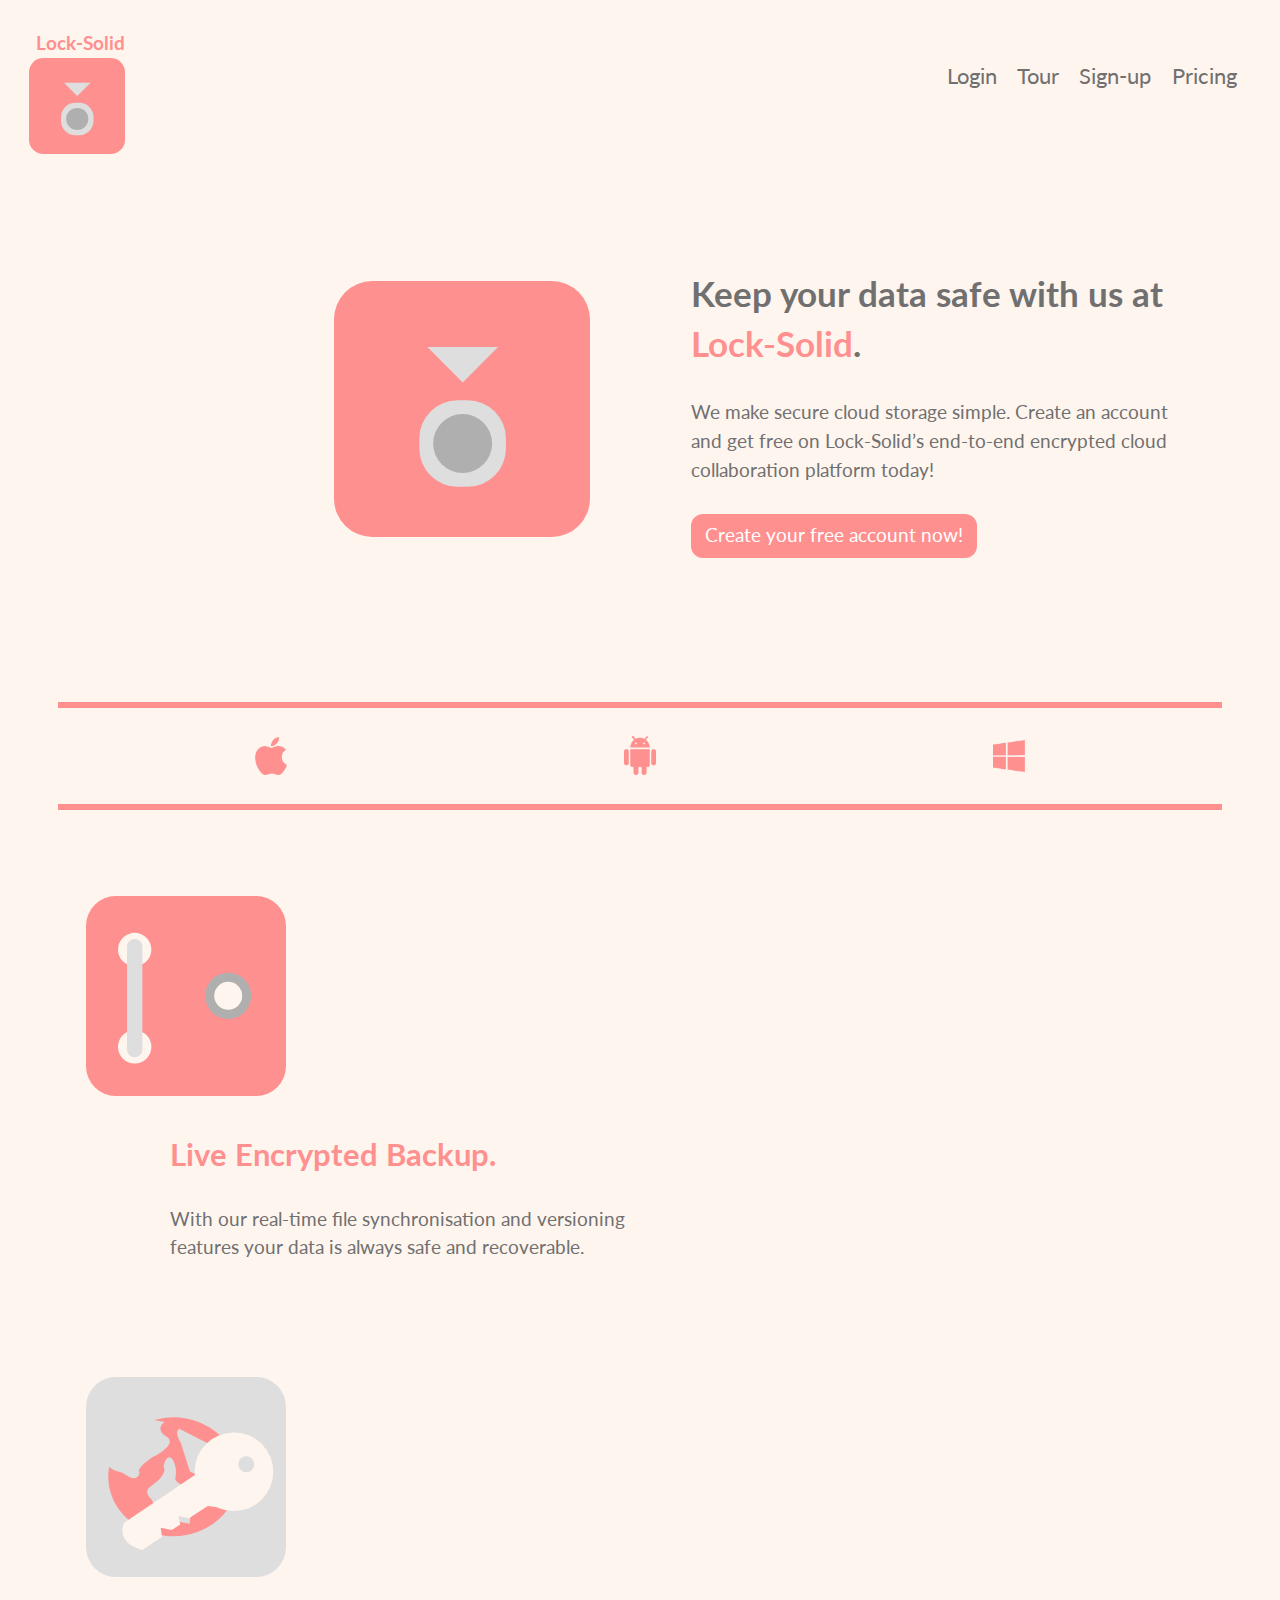
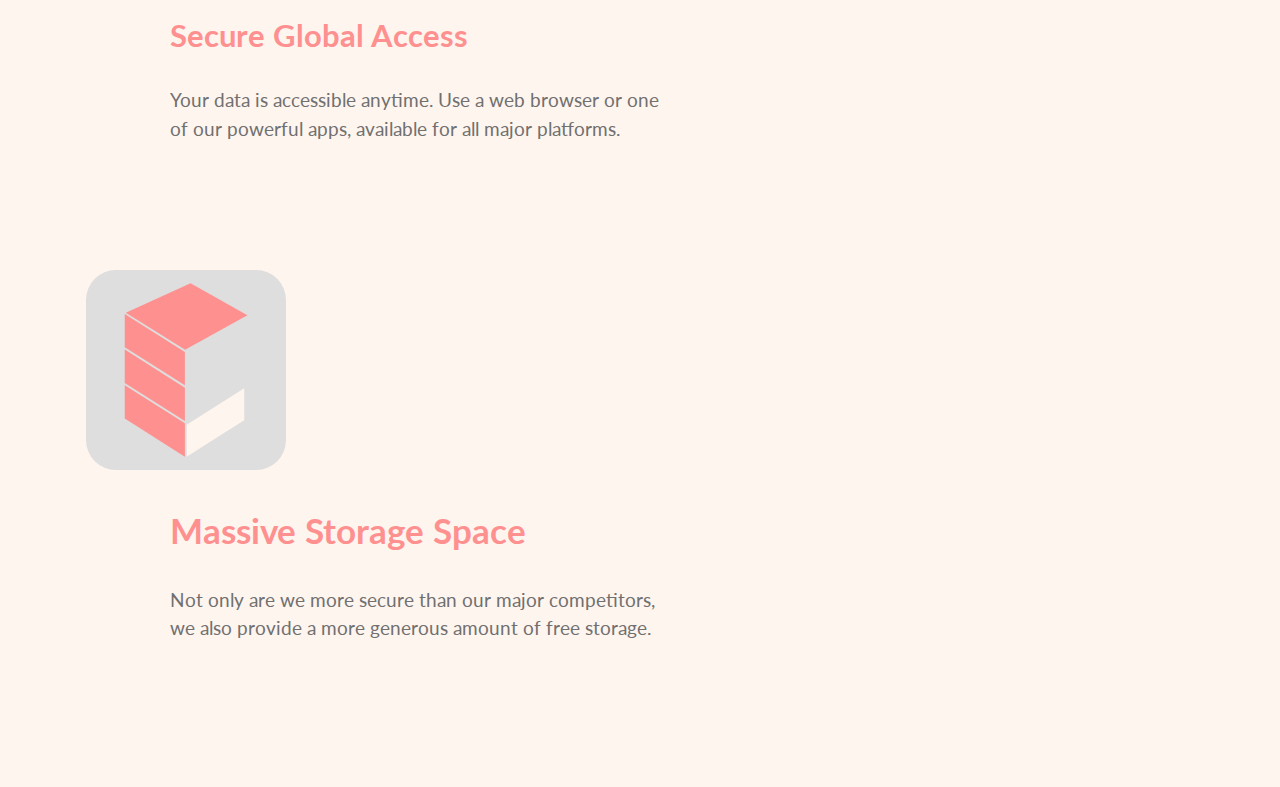
==== index.html @ 7046ac6d "Add logos and more html pages" ====
<!DOCTYPE html>
<html lang="en-ca">
  <head>
    <meta charset="utf-8">
    <link href="css/grid.css" rel="stylesheet">
    <link href="css/modules.css" rel="stylesheet">
    <link href="css/type.css" rel="stylesheet">
    <link href="css/main.css" rel="stylesheet">
    <meta name="viewport" content="width=device-width,initial-scale=1">
    <title>Lock Solid Homepage</title>
    <link href="https://fonts.googleapis.com/css?family=Lato" rel="stylesheet">
  </head>
  <header class="masthead island push-2">
    <div class="grid grid-middle">
      <div class="unit s-1-3">
        <span class="brand-name gutter-1-4 bold">Lock-Solid</span>
        <img class="header-logo unit-content-center" src="images/lock-solid-logo.svg" alt="">
      </div>
      <nav class="nav unit s-2-3">
        <ul class="list-group-inline mega">
          <li class="list-group-item push-r-1-2">
            <a class="nav-link" href="login">Login</a>
          </li>
          <li class="list-group-item push-r-1-2">
            <a class="nav-link" href="tour.html">Tour</a>
          </li>
          <li class="list-group-item push-r-1-2">
            <a class="nav-link" href="sign-up.html">Sign-up</a>
          </li>
          <li class="list-group-item push-r-1-2">
            <a class="nav-link" href="pricing.html">Pricing</a>
          </li>
        </ul>
      </nav>
    </div>
  </header>
  <body>
    <div class="banner grid grid-middle push-2 island">
      <div class="unit unit-offset-m-1-4 banner-logo m-1-4">
        <img class="logo-flex" src="images/lock-solid-logo.svg" alt="">
      </div>
      <div class="unit wrapper banner-copy xs-1 s-1 m-1-2">
        <h1 class="banner-title">Keep your data safe with us
          at <span class="brand-name">Lock-Solid</span>.
        </h1>
        <p class="value_prop">We make secure cloud storage simple. Create an account
          and get  free on Lock-Solid’s end-to-end encrypted
          cloud collaboration platform today!
        </p>
        <a class="btn" href="#">Create your free account now!</a>
      </div>
    </div>

    <main class="island-double">
      <div class="grid grid-middle island compatibility-list push-2">
        <div class="unit unit-content-center compatibility-item xs-1-3">
          <img class="comp-logo" src="images/apple-logo-black.png" alt="apple">
        </div>
        <div class="unit unit-content-center compatibility-item xs-1-3">
          <img class="comp-logo" src="images/android-logo.png" alt="android">
        </div>
        <div class="unit unit-content-center compatibility-item xs-1-3">
          <img class="comp-logo" src="images/windows-logo.png" alt="windows">
        </div>
      </div>

      <div class="feature-card grid grid-middle island">
        <div class="unit unit-offset-m-1-4 feature-logo m-1-2">
          <img class="feature-flex" src="images/feature-1.svg" alt="">
        </div>
        <div class="unit wrapper feature-card island s-2-3">
          <h2 class="feature-title">Live Encrypted Backup.
          </h2>
          <p class="feature-copy">With our real-time file synchronisation and versioning features
your data is always safe and recoverable.</p>
        </div>
      </div>

      <div class="feature-card grid grid-middle island">
        <div class="unit unit-offset-m-1-4 feature-logo m-1-2">
          <img class="feature-flex" src="images/feature-2.svg" alt="">
        </div>
        <div class="unit wrapper feature-card island s-2-3">
          <h2 class="feature-title">Secure Global Access</h2>
          <p class="feature-copy">Your data is accessible anytime. Use a web browser or one of our
powerful apps, available for all major platforms.</p>
        </div>
      </div>

      <div class="feature-card grid grid-middle island">
        <div class="unit unit-offset-m-1-4 feature-logo m-1-2">
          <img class="logo-flex" src="images/feature-3.svg" alt="">
        </div>
        <div class="unit wrapper feature-card island s-2-3">
          <h1 class="feature-title">Massive Storage Space</h1>
          <p class="feature-copy">Not only are we more secure than our major competitors, we also
provide a more generous amount of free storage.</p>
        </div>
      </div>
    </main>
  </body>
  <footer>
    <div class="">

    </div>
</html>
---- css/grid.css ----
/*
  Gridifier || Code released under the UNLICENSE
  https://gridifier.web-dev.tools/#xs,4,0,0,0;s,4,25,0,0;m,4,38,1,1;l,4,60,1,1
*/

.grid {
  margin: 0;
  padding: 0;
  letter-spacing: -.31em;
  text-rendering: optimizeSpeed;
  display: -webkit-flex;
  display: -ms-flexbox;
  display: flex;
  -webkit-flex-flow: row wrap;
  -ms-flex-flow: row wrap;
  flex-flow: row wrap;
}

.grid-bottom {
  -webkit-align-items: flex-end;
  -ms-align-items: flex-end;
  align-items: flex-end;
}

.grid-middle {
  -webkit-align-items: center;
  -ms-align-items: center;
  align-items: center;
}

.grid-stretch {
  -webkit-align-items: stretch;
  -ms-align-items: stretch;
  align-items: stretch;
}

.opera-only :-o-prefocus,
.grid {
  word-spacing: -.43em;
}

.unit {
  letter-spacing: normal;
  text-rendering: auto;
  vertical-align: top;
  word-spacing: normal;
  display: inline-block;
  visibility: visible;
}

.grid-bottom .unit {
  vertical-align: bottom;
}

.grid-middle .unit {
  vertical-align: middle;
}

[class*="unit-push-"],
[class*="unit-pull-"] {
  position: relative;
}

.unit-content-distribute {
  display: -ms-flexbox;
  display: -webkit-flex;
  display: flex;
  -ms-flex-direction: column;
  -webkit-flex-direction: column;
  flex-direction: column;
  -ms-flex-pack: justify;
  -webkit-justify-content: space-between;
  justify-content: space-between;
}

.unit-content-center,
.unit-content-center-vertical {
  display: -webkit-flex;
  display: -ms-flexbox;
  display: flex;
  -webkit-justify-content: center;
  -ms-flex-pack: center;
  justify-content: center;
  -webkit-align-items: center;
  -ms-flex-align: center;
  align-items: center;
  -webkit-align-content: center;
  -ms-flex-line-pack: center;
  align-content: center;
  -webkit-flex-direction: column wrap;
  -ms-flex-direction: column wrap;
  flex-flow: column wrap;
}

.unit-content-center-horizontal {
  display: -webkit-flex;
  display: -ms-flexbox;
  display: flex;
  -webkit-justify-content: center;
  -ms-flex-pack: center;
  justify-content: center;
  -webkit-align-items: center;
  -ms-flex-align: center;
  align-items: center;
  -webkit-align-content: center;
  -ms-flex-line-pack: center;
  align-content: center;
  -webkit-flex-direction: row wrap;
  -ms-flex-direction: row wrap;
  flex-flow: row wrap;
}

.content-fill,
.content-stretch {
  -ms-flex-grow: 2;
  -webkit-flex-grow: 2;
  flex-grow: 2;
  max-width: 100%; /* @bugfix: IE 10, 11 */
}

.content-shrink {
  -ms-align-self: center;
  -webkit-align-self: center;
  align-self: center;
}

.unit-xs-hidden,
.xs-0 {
  display: none;
  visibility: hidden;
}

.unit-xs-centered {
  margin: 0 auto;
}

.unit-xs-1,
.xs-1 {
  display: block;
  visibility: visible;
  width: 100%;
}

.unit-xs-1-2,
.xs-1-2 {
  width: 50%;
}

.unit-xs-1-3,
.xs-1-3 {
  width: 33.3333%;
}

.unit-xs-2-3,
.xs-2-3 {
  width: 66.6667%;
}

.unit-xs-1-4,
.xs-1-4 {
  width: 25%;
}

.unit-xs-3-4,
.xs-3-4 {
  width: 75%;
}

.unit-xs-1-2,
.xs-1-2,
.unit-xs-1-3,
.xs-1-3,
.unit-xs-2-3,
.xs-2-3,
.unit-xs-1-4,
.xs-1-4,
.unit-xs-3-4,
.xs-3-4 {
  display: inline-block;
  visibility: visible;
}

.unit-xs-1-2[class*="-content-"],
.xs-1-2[class*="-content-"],
.unit-xs-1-3[class*="-content-"],
.xs-1-3[class*="-content-"],
.unit-xs-2-3[class*="-content-"],
.xs-2-3[class*="-content-"],
.unit-xs-1-4[class*="-content-"],
.xs-1-4[class*="-content-"],
.unit-xs-3-4[class*="-content-"],
.xs-3-4[class*="-content-"] {
  display: -webkit-flex;
  display: -ms-flexbox;
  display: flex;
}

.unit-xs-content-distribute,
.xs-content-distribute {
  display: -ms-flexbox;
  display: -webkit-flex;
  display: flex;
  -ms-flex-direction: column;
  -webkit-flex-direction: column;
  flex-direction: column;
  -ms-flex-pack: justify;
  -webkit-justify-content: space-between;
  justify-content: space-between;
}

.unit-xs-content-center,
.unit-xs-content-center-vertical {
  display: -webkit-flex;
  display: -ms-flexbox;
  display: flex;
  -webkit-justify-content: center;
  -ms-flex-pack: center;
  justify-content: center;
  -webkit-align-items: center;
  -ms-flex-align: center;
  align-items: center;
  -webkit-align-content: center;
  -ms-flex-line-pack: center;
  align-content: center;
  -webkit-flex-direction: column wrap;
  -ms-flex-direction: column wrap;
  flex-flow: column wrap;
}

.unit-xs-content-center-horizontal {
  display: -webkit-flex;
  display: -ms-flexbox;
  display: flex;
  -webkit-justify-content: center;
  -ms-flex-pack: center;
  justify-content: center;
  -webkit-align-items: center;
  -ms-flex-align: center;
  align-items: center;
  -webkit-align-content: center;
  -ms-flex-line-pack: center;
  align-content: center;
  -webkit-flex-direction: row wrap;
  -ms-flex-direction: row wrap;
  flex-flow: row wrap;
}

.xs-content-fill,
.xs-content-stretch {
  -ms-flex-grow: 2;
  -webkit-flex-grow: 2;
  flex-grow: 2;
  max-width: 100%; /* @bugfix: IE 10, 11 */
}

.xs-content-shrink {
  -ms-align-self: center;
  -webkit-align-self: center;
  align-self: center;
}

@media only screen and (min-width: 25em) {

  .unit-s-hidden,
  .s-0 {
    display: none;
    visibility: hidden;
  }

  .unit-s-centered {
    margin: 0 auto;
  }

  .unit-s-1,
  .s-1 {
    display: block;
    visibility: visible;
    width: 100%;
  }

  .unit-s-1-2,
  .s-1-2 {
    width: 50%;
  }

  .unit-s-1-3,
  .s-1-3 {
    width: 33.3333%;
  }

  .unit-s-2-3,
  .s-2-3 {
    width: 66.6667%;
  }

  .unit-s-1-4,
  .s-1-4 {
    width: 25%;
  }

  .unit-s-3-4,
  .s-3-4 {
    width: 75%;
  }

  .unit-s-1-2,
  .s-1-2,
  .unit-s-1-3,
  .s-1-3,
  .unit-s-2-3,
  .s-2-3,
  .unit-s-1-4,
  .s-1-4,
  .unit-s-3-4,
  .s-3-4 {
    display: inline-block;
    visibility: visible;
  }

  .unit-s-1-2[class*="-content-"],
  .s-1-2[class*="-content-"],
  .unit-s-1-3[class*="-content-"],
  .s-1-3[class*="-content-"],
  .unit-s-2-3[class*="-content-"],
  .s-2-3[class*="-content-"],
  .unit-s-1-4[class*="-content-"],
  .s-1-4[class*="-content-"],
  .unit-s-3-4[class*="-content-"],
  .s-3-4[class*="-content-"] {
    display: -webkit-flex;
    display: -ms-flexbox;
    display: flex;
  }

  .unit-s-content-distribute,
  .s-content-distribute {
    display: -ms-flexbox;
    display: -webkit-flex;
    display: flex;
    -ms-flex-direction: column;
    -webkit-flex-direction: column;
    flex-direction: column;
    -ms-flex-pack: justify;
    -webkit-justify-content: space-between;
    justify-content: space-between;
  }

  .unit-s-content-center,
  .unit-s-content-center-vertical {
    display: -webkit-flex;
    display: -ms-flexbox;
    display: flex;
    -webkit-justify-content: center;
    -ms-flex-pack: center;
    justify-content: center;
    -webkit-align-items: center;
    -ms-flex-align: center;
    align-items: center;
    -webkit-align-content: center;
    -ms-flex-line-pack: center;
    align-content: center;
    -webkit-flex-direction: column wrap;
    -ms-flex-direction: column wrap;
    flex-flow: column wrap;
  }

  .unit-s-content-center-horizontal {
    display: -webkit-flex;
    display: -ms-flexbox;
    display: flex;
    -webkit-justify-content: center;
    -ms-flex-pack: center;
    justify-content: center;
    -webkit-align-items: center;
    -ms-flex-align: center;
    align-items: center;
    -webkit-align-content: center;
    -ms-flex-line-pack: center;
    align-content: center;
    -webkit-flex-direction: row wrap;
    -ms-flex-direction: row wrap;
    flex-flow: row wrap;
  }

  .s-content-fill,
  .s-content-stretch {
    -ms-flex-grow: 2;
    -webkit-flex-grow: 2;
    flex-grow: 2;
    max-width: 100%; /* @bugfix: IE 10, 11 */
  }

  .s-content-shrink {
    -ms-align-self: center;
    -webkit-align-self: center;
    align-self: center;
  }

}

@media only screen and (min-width: 38em) {

  .unit-m-hidden,
  .m-0 {
    display: none;
    visibility: hidden;
  }

  .unit-m-centered {
    margin: 0 auto;
  }

  .unit-m-1,
  .m-1 {
    display: block;
    visibility: visible;
    width: 100%;
  }

  .unit-offset-m-0 {
    margin-left: 0;
  }

  .unit-push-m-0,
  .unit-pull-m-0 {
    left: 0;
  }

  .unit-m-1-2,
  .m-1-2 {
    width: 50%;
  }

  .unit-offset-m-1-2 {
    margin-left: 50%;
  }

  .unit-push-m-1-2 {
    left: 50%;
  }

  .unit-pull-m-1-2 {
    left: -50%;
  }

  .unit-m-1-3,
  .m-1-3 {
    width: 33.3333%;
  }

  .unit-offset-m-1-3 {
    margin-left: 33.3333%;
  }

  .unit-push-m-1-3 {
    left: 33.3333%;
  }

  .unit-pull-m-1-3 {
    left: -33.3333%;
  }

  .unit-m-2-3,
  .m-2-3 {
    width: 66.6667%;
  }

  .unit-offset-m-2-3 {
    margin-left: 66.6667%;
  }

  .unit-push-m-2-3 {
    left: 66.6667%;
  }

  .unit-pull-m-2-3 {
    left: -66.6667%;
  }

  .unit-m-1-4,
  .m-1-4 {
    width: 25%;
  }

  .unit-offset-m-1-4 {
    margin-left: 25%;
  }

  .unit-push-m-1-4 {
    left: 25%;
  }

  .unit-pull-m-1-4 {
    left: -25%;
  }

  .unit-m-3-4,
  .m-3-4 {
    width: 75%;
  }

  .unit-offset-m-3-4 {
    margin-left: 75%;
  }

  .unit-push-m-3-4 {
    left: 75%;
  }

  .unit-pull-m-3-4 {
    left: -75%;
  }

  .unit-m-1-2,
  .m-1-2,
  .unit-m-1-3,
  .m-1-3,
  .unit-m-2-3,
  .m-2-3,
  .unit-m-1-4,
  .m-1-4,
  .unit-m-3-4,
  .m-3-4 {
    display: inline-block;
    visibility: visible;
  }

  .unit-m-1-2[class*="-content-"],
  .m-1-2[class*="-content-"],
  .unit-m-1-3[class*="-content-"],
  .m-1-3[class*="-content-"],
  .unit-m-2-3[class*="-content-"],
  .m-2-3[class*="-content-"],
  .unit-m-1-4[class*="-content-"],
  .m-1-4[class*="-content-"],
  .unit-m-3-4[class*="-content-"],
  .m-3-4[class*="-content-"] {
    display: -webkit-flex;
    display: -ms-flexbox;
    display: flex;
  }

  .unit-m-content-distribute,
  .m-content-distribute {
    display: -ms-flexbox;
    display: -webkit-flex;
    display: flex;
    -ms-flex-direction: column;
    -webkit-flex-direction: column;
    flex-direction: column;
    -ms-flex-pack: justify;
    -webkit-justify-content: space-between;
    justify-content: space-between;
  }

  .unit-m-content-center,
  .unit-m-content-center-vertical {
    display: -webkit-flex;
    display: -ms-flexbox;
    display: flex;
    -webkit-justify-content: center;
    -ms-flex-pack: center;
    justify-content: center;
    -webkit-align-items: center;
    -ms-flex-align: center;
    align-items: center;
    -webkit-align-content: center;
    -ms-flex-line-pack: center;
    align-content: center;
    -webkit-flex-direction: column wrap;
    -ms-flex-direction: column wrap;
    flex-flow: column wrap;
  }

  .unit-m-content-center-horizontal {
    display: -webkit-flex;
    display: -ms-flexbox;
    display: flex;
    -webkit-justify-content: center;
    -ms-flex-pack: center;
    justify-content: center;
    -webkit-align-items: center;
    -ms-flex-align: center;
    align-items: center;
    -webkit-align-content: center;
    -ms-flex-line-pack: center;
    align-content: center;
    -webkit-flex-direction: row wrap;
    -ms-flex-direction: row wrap;
    flex-flow: row wrap;
  }

  .m-content-fill,
  .m-content-stretch {
    -ms-flex-grow: 2;
    -webkit-flex-grow: 2;
    flex-grow: 2;
    max-width: 100%; /* @bugfix: IE 10, 11 */
  }

  .m-content-shrink {
    -ms-align-self: center;
    -webkit-align-self: center;
    align-self: center;
  }

}

@media only screen and (min-width: 60em) {

  .unit-l-hidden,
  .l-0 {
    display: none;
    visibility: hidden;
  }

  .unit-l-centered {
    margin: 0 auto;
  }

  .unit-l-1,
  .l-1 {
    display: block;
    visibility: visible;
    width: 100%;
  }

  .unit-offset-l-0 {
    margin-left: 0;
  }

  .unit-push-l-0,
  .unit-pull-l-0 {
    left: 0;
  }

  .unit-l-1-2,
  .l-1-2 {
    width: 50%;
  }

  .unit-offset-l-1-2 {
    margin-left: 50%;
  }

  .unit-push-l-1-2 {
    left: 50%;
  }

  .unit-pull-l-1-2 {
    left: -50%;
  }

  .unit-l-1-3,
  .l-1-3 {
    width: 33.3333%;
  }

  .unit-offset-l-1-3 {
    margin-left: 33.3333%;
  }

  .unit-push-l-1-3 {
    left: 33.3333%;
  }

  .unit-pull-l-1-3 {
    left: -33.3333%;
  }

  .unit-l-2-3,
  .l-2-3 {
    width: 66.6667%;
  }

  .unit-offset-l-2-3 {
    margin-left: 66.6667%;
  }

  .unit-push-l-2-3 {
    left: 66.6667%;
  }

  .unit-pull-l-2-3 {
    left: -66.6667%;
  }

  .unit-l-1-4,
  .l-1-4 {
    width: 25%;
  }

  .unit-offset-l-1-4 {
    margin-left: 25%;
  }

  .unit-push-l-1-4 {
    left: 25%;
  }

  .unit-pull-l-1-4 {
    left: -25%;
  }

  .unit-l-3-4,
  .l-3-4 {
    width: 75%;
  }

  .unit-offset-l-3-4 {
    margin-left: 75%;
  }

  .unit-push-l-3-4 {
    left: 75%;
  }

  .unit-pull-l-3-4 {
    left: -75%;
  }

  .unit-l-1-2,
  .l-1-2,
  .unit-l-1-3,
  .l-1-3,
  .unit-l-2-3,
  .l-2-3,
  .unit-l-1-4,
  .l-1-4,
  .unit-l-3-4,
  .l-3-4 {
    display: inline-block;
    visibility: visible;
  }

  .unit-l-1-2[class*="-content-"],
  .l-1-2[class*="-content-"],
  .unit-l-1-3[class*="-content-"],
  .l-1-3[class*="-content-"],
  .unit-l-2-3[class*="-content-"],
  .l-2-3[class*="-content-"],
  .unit-l-1-4[class*="-content-"],
  .l-1-4[class*="-content-"],
  .unit-l-3-4[class*="-content-"],
  .l-3-4[class*="-content-"] {
    display: -webkit-flex;
    display: -ms-flexbox;
    display: flex;
  }

  .unit-l-content-distribute,
  .l-content-distribute {
    display: -ms-flexbox;
    display: -webkit-flex;
    display: flex;
    -ms-flex-direction: column;
    -webkit-flex-direction: column;
    flex-direction: column;
    -ms-flex-pack: justify;
    -webkit-justify-content: space-between;
    justify-content: space-between;
  }

  .unit-l-content-center,
  .unit-l-content-center-vertical {
    display: -webkit-flex;
    display: -ms-flexbox;
    display: flex;
    -webkit-justify-content: center;
    -ms-flex-pack: center;
    justify-content: center;
    -webkit-align-items: center;
    -ms-flex-align: center;
    align-items: center;
    -webkit-align-content: center;
    -ms-flex-line-pack: center;
    align-content: center;
    -webkit-flex-direction: column wrap;
    -ms-flex-direction: column wrap;
    flex-flow: column wrap;
  }

  .unit-l-content-center-horizontal {
    display: -webkit-flex;
    display: -ms-flexbox;
    display: flex;
    -webkit-justify-content: center;
    -ms-flex-pack: center;
    justify-content: center;
    -webkit-align-items: center;
    -ms-flex-align: center;
    align-items: center;
    -webkit-align-content: center;
    -ms-flex-line-pack: center;
    align-content: center;
    -webkit-flex-direction: row wrap;
    -ms-flex-direction: row wrap;
    flex-flow: row wrap;
  }

  .l-content-fill,
  .l-content-stretch {
    -ms-flex-grow: 2;
    -webkit-flex-grow: 2;
    flex-grow: 2;
    max-width: 100%; /* @bugfix: IE 10, 11 */
  }

  .l-content-shrink {
    -ms-align-self: center;
    -webkit-align-self: center;
    align-self: center;
  }

}
---- css/modules.css ----
/*
 * Modulifier || Code released under the UNLICENSE
 * Code under other copyrights & licenses listed below.
 * https://modulifier.web-dev.tools/#responsive;images;list-group;embed;media-object;icons;hidden;positioning;nice-lists;forms;buttons;accessibility;print
 */

@-moz-viewport { width: device-width; scale: 1; }
@-ms-viewport { width: device-width; scale: 1; }
@-o-viewport { width: device-width; scale: 1; }
@-webkit-viewport { width: device-width; scale: 1; }
@viewport { width: device-width; scale: 1; }

html {
  box-sizing: border-box;
  -moz-text-size-adjust: 100%;
  -ms-text-size-adjust: 100%;
  -webkit-text-size-adjust: 100%;
  text-size-adjust: 100%;
}

*, *::before, *::after {
  box-sizing: inherit;
}

body {
  margin: 0;
}

article,
aside,
details,
figcaption,
figure,
footer,
header,
main,
menu,
nav,
section,
summary {
  display: block;
}

audio,
canvas,
progress,
video {
  display: inline-block;
  vertical-align: baseline;
}

template {
  display: none;
}

details {
  cursor: pointer;
}

audio:not([controls]) {
  display: none;
  height: 0;
}

a,
area,
button,
input,
label,
select,
textarea,
[tabindex] {
  -ms-touch-action: manipulation;
  touch-action: manipulation;
}

img {
  border: 0;
}

.img-flex,
.img-flex img {
  display: block;
  width: 100%;
}

svg {
  fill: currentColor;
}

svg:not(:root) {
  overflow: hidden;
}

svg.img-flex {
  width: 100%;
  height: 100%;
}

.image-replacement, .ir {
  overflow: hidden;
  direction: ltr;
  text-align: left;
  text-indent: 100%;
  white-space: nowrap;
}

.list-group, .list-group-inline, .list-group--inline {
  padding-left: 0;
  list-style-type: none;
}

.list-group > dd {
  margin-left: 0;
}

.list-group-inline::before,
.list-group-inline::after,
.list-group--inline::before,
.list-group--inline::after {
  content: "";
  display: table;
}

.list-group-inline::after,
.list-group--inline::after {
  clear: both;
}

.list-group-inline > li,
.list-group--inline > li {
  display: inline-block;
}

.list-group-inline > dt,
.list-group--inline > dt {
  clear: left;
  float: left;
  width: 11em;
}

.list-group-inline > dd,
.list-group--inline > dd {
  float: left;
  min-width: 12em;
}

.embed {
  margin-left: 0;
  margin-right: 0;
  overflow: hidden;
  position: relative;
  width: 100%;
}

.embed-1by1, .embed--1by1 {
  padding-top: 100%; /* Square */
}

.embed-4by3, .embed--4by3 {
  padding-top: 75%; /* Traditional TV/computer screens */
}

.embed-iso216, .embed--iso216 {
  padding-top: 70.92%; /* A-standard paper sizes */
}

.embed-3by2, .embed--3by2 {
  padding-top: 66.6%; /* Classic 35 mm film & most digital photos, landscape */
}

.embed-2by3, .embed--2by3 {
  padding-top: 150%; /* Classic 35 mm film & most digital photos, portrait */
}

.embed-golden, .embed--golden {
  padding-top: 61.8%; /* The Golden Ratio */
}

.embed-16by9, .embed--16by9 {
  padding-top: 56.25%; /* HD TV */
}

.embed-185by100, .embed--185by100 {
  padding-top: 54.05%; /* Common widescreen cinema */
}

.embed-24by10, .embed--24by10 {
  padding-top: 41.667%; /* Widescreen cinema: 2.4:1 */
}

.embed-3by1, .embed--3by1 {
  padding-top: 33.3333%; /* Panorama photos */
}

.embed-4by1, .embed--4by1 {
  padding-top: 25%; /* Polyvision */
}

.embed-5by1, .embed--5by1 {
  padding-top: 20%; /* Really wide... */
}

.embed-item, .embed__item {
  min-height: 100%;
  left: 0;
  position: absolute;
  top: 0;
  width: 100%;
}

.media {
  overflow: hidden;
}

.media-img, .media__img {
  float: left;
}

.media-img-reversed, .media__img--reversed {
  float: right;
}

.media-img-stacked, .media__img--stacked {
  float: none;
}

.media-body, .media__body {
  overflow: hidden;
  min-width: 12em; /* Slightly less than 200px, responsiveness built in */
}

.icon {
  display: inline-block;
  position: relative;
  background: transparent none no-repeat center center;
  background-size: contain;
  vertical-align: middle;
}

.i-16, .i--16 {
  height: 16px;
  width: 16px;
}

.i-18, .i--18 {
  height: 18px;
  width: 18px;
}

.i-20, .i--20 {
  height: 20px;
  width: 20px;
}

.i-24, .i--24 {
  height: 24px;
  width: 24px;
}

.i-32, .i--32 {
  height: 32px;
  width: 32px;
}

.i-48, .i--48 {
  height: 48px;
  width: 48px;
}

.i-64, .i--64 {
  height: 64px;
  width: 64px;
}

.i-96, .i--96 {
  height: 96px;
  width: 96px;
}

.i-128, .i--128 {
  height: 128px;
  width: 128px;
}

.i-192, .i--192 {
  height: 192px;
  width: 192px;
}

.i-256, .i--256 {
  height: 256px;
  width: 256px;
}

.icon img,
.icon svg {
  left: 0;
  height: 100%;
  position: absolute;
  top: 0;
  width: 100%;
  fill: currentColor;
}

.icon-label {
  vertical-align: middle;
}

.icon-link,
.icon-link:focus,
.icon-link:hover {
  text-decoration: none;
}

[hidden], .hidden {
  /* stylelint-disable declaration-no-important */
  display: none !important;
  visibility: hidden !important;
  /* stylelint-enable */
}

.visually-hidden {
  height: 1px;
  margin: -1px;
  overflow: hidden;
  padding: 0;
  position: absolute;
  width: 1px;
  border: 0;
  clip: rect(0 0 0 0);
  clip-path: inset(50%);
}

.visually-hidden.focusable:active, .visually-hidden.focusable:focus {
  height: auto;
  margin: 0;
  overflow: visible;
  position: static;
  width: auto;
  clip: auto;
  clip-path: none;
}

.invisible {
  visibility: hidden;
}

.chop,
.crop {
  overflow: hidden;
}

.truncate {
  max-width: 100%;
  overflow: hidden;
  width: 100%;
  text-overflow: ellipsis;
  white-space: nowrap;
}

.scrollable {
  max-width: 100%;
  overflow-x: auto;
  overflow-y: hidden;
  -webkit-overflow-scrolling: touch;
}

.clearfix::after {
  content: " ";
  display: block;
  clear: both;
}

.left {
  float: left;
}

.right {
  float: right;
}

.center-text,
.center-flow {
  text-align: center;
}

.center-block {
  margin-left: auto;
  margin-right: auto;
}

.no-auto-margins,
.not-centered {
  /* stylelint-disable declaration-no-important */
  margin-left: 0 !important;
  margin-right: 0 !important;
  /* stylelint-enable */
}

.center-content,
.center-content-vertical,
.center-contents,
.center-contents-vertical {
  display: -webkit-flex;
  display: -ms-flexbox;
  display: flex;
  -webkit-justify-content: center;
  -ms-flex-pack: center;
  justify-content: center;
  -webkit-align-items: center;
  -ms-flex-align: center;
  align-items: center;
  -webkit-align-content: center;
  -ms-flex-line-pack: center;
  align-content: center;
  -webkit-flex-direction: column wrap;
  -ms-flex-direction: column wrap;
  flex-flow: column wrap;
}

.center-content-start,
.center-content-vertical-start,
.center-contents-start,
.center-contents-vertical-start {
  display: -webkit-flex;
  display: -ms-flexbox;
  display: flex;
  -webkit-justify-content: center;
  -ms-flex-pack: center;
  justify-content: center;
  -webkit-flex-direction: column wrap;
  -ms-flex-direction: column wrap;
  flex-flow: column wrap;
}

.center-content-horizontal,
.center-contents-horizontal {
  display: -webkit-flex;
  display: -ms-flexbox;
  display: flex;
  -webkit-justify-content: center;
  -ms-flex-pack: center;
  justify-content: center;
  -webkit-align-items: center;
  -ms-flex-align: center;
  align-items: center;
  -webkit-align-content: center;
  -ms-flex-line-pack: center;
  align-content: center;
  -webkit-flex-direction: row wrap;
  -ms-flex-direction: row wrap;
  flex-flow: row wrap;
}

.inline {
  display: inline;
}

.block {
  display: block;
}

.inline-block, .ib {
  display: inline-block;
}

.valign-top {
  vertical-align: top;
}

.valign-bottom {
  vertical-align: bottom;
}

.valign-middle {
  vertical-align: middle;
}

.fixed {
  position: fixed;
}

.relative {
  position: relative;
}

[class*="pin-"],
.absolute {
  position: absolute;
}

.static {
  position: static;
}

.zindex-1 {
  z-index: 1;
}

.zindex-2 {
  z-index: 2;
}

.zindex-3 {
  z-index: 3;
}

.zindex-1000 {
  z-index: 1000;
}

.pin-top-left,
.pin-left-top,
.pin-tl,
.pin-lt {
  top: 0;
  left: 0;
}

.pin-top-right,
.pin-right-top,
.pin-tr,
.pin-rt {
  top: 0;
  right: 0;
}

.pin-bottom-left,
.pin-left-bottom,
.pin-bl,
.pin-lb {
  bottom: 0;
  left: 0;
}

.pin-bottom-right,
.pin-right-bottom,
.pin-br,
.pin-rb {
  bottom: 0;
  right: 0;
}

.pin-top-center,
.pin-center-top,
.pin-tc,
.pin-ct {
  left: 50%;
  top: 0;
  transform: translateX(-50%);
}

.pin-bottom-center,
.pin-center-bottom,
.pin-bc,
.pin-cb {
  bottom: 0;
  left: 50%;
  transform: translateX(-50%);
}

.pin-center-left,
.pin-left-center,
.pin-cl,
.pin-lc {
  left: 0;
  top: 50%;
  transform: translateY(-50%);
}

.pin-center-right,
.pin-right-center,
.pin-cr,
.pin-rc {
  right: 0;
  top: 50%;
  transform: translateY(-50%);
}

.pin-center, .pin-c {
  left: 50%;
  top: 50%;
  transform: translate(-50%, -50%);
}

.width-quarter, .w-1-4 {
  width: 25%;
}

.width-half, .w-1-2 {
  width: 50%;
}

.width-full, .w-1 {
  width: 100%;
}

.height-quarter, .h-1-4 {
  height: 25%;
}

.height-half, .h-1-2 {
  height: 50%;
}

.height-full, .h-1 {
  height: 100%;
}

.height-win-quarter, .h-w-1-4 {
  height: 25vh;
  max-height: 46em;
}

.height-win-half, .h-w-1-2 {
  height: 50vh;
  max-height: 46em;
}

.height-win-full, .h-w-1 {
  height: 100vh;
  max-height: 46em;
}

ul {
  list-style-type: none;
}

ul > li::before {
  content: "·";
  float: left;
  margin-left: -1.6em;
  width: 1.3em;
  text-align: right;
}

ol {
  counter-reset: ol-simple-numbers;
  list-style-type: none;
}

ol > li::before {
  float: left;
  margin-left: -1.6em;
  width: 1.3em;
  counter-increment: ol-simple-numbers;
  content: counter(ol-simple-numbers);
  text-align: right;
}

.list-group > li::before,
.list-group-inline > li::before,
.list-group--inline > li::before {
  content: none;
}

/* stylelint-disable no-descending-specificity */

/*
 * (c) Nicolas Gallagher and Jonathan Neal of Normalize.css || MIT License
 *     https://necolas.github.io/normalize.css/
 */

button,
input,
optgroup,
select,
textarea {
  color: inherit;
  font: inherit;
  margin: 0;
}

button,
input {
  overflow: visible;
}

button,
select {
  text-transform: none;
}

button,
html [type="button"],
[type="reset"],
[type="submit"] {
  -webkit-appearance: button;
  cursor: pointer;
}

button[disabled],
html input[disabled] {
  cursor: default;
}

button::-moz-focus-inner,
input::-moz-focus-inner {
  border: 0;
  padding: 0;
}

[type="checkbox"],
[type="radio"] {
  opacity: 0;
  position: absolute;
  height: 1px;
  width: 1px;
}

[type="number"]::-webkit-inner-spin-button,
[type="number"]::-webkit-outer-spin-button {
  height: auto;
}

[type="search"]::-webkit-search-cancel-button,
[type="search"]::-webkit-search-decoration {
  -webkit-appearance: none;
}

fieldset {
  padding-left: 0;
  padding-right: 0;

  border: 0;
  border-top: 2px solid #666;
}

legend {
  color: inherit;
  display: table;
  max-width: 100%;
  padding: 0 .3em 0 0;
  white-space: normal;

  border: 0;

  font-weight: bold;
}

optgroup {
  font-weight: bold;
}

::-webkit-input-placeholder {
  color: inherit;
  opacity: .54;
}

::-webkit-file-upload-button {
  -webkit-appearance: button;
  font: inherit;
}

/* End Normalize.css code */

label,
.label-block {
  display: block;
  cursor: pointer;
}

[type="checkbox"] + label,
[type="radio"] + label,
.label-inline {
  display: inline-block;
}

input:not([type]),
[type="text"],
[type="number"],
[type="search"],
[type="url"],
[type="email"],
[type="password"],
[type="tel"],
[type="datetime-local"],
[type="month"],
[type="week"],
[type="date"],
[type="time"],
[type="range"],
select,
textarea {
  -moz-appearance: none;
  -webkit-appearance: none;
  appearance: none;
}

input,
textarea {
  display: block;
  width: 100%;

  background-color: #fff;
  border: 2px solid #666;
  border-radius: 0;
}

label {
  vertical-align: middle;
}

textarea {
  max-width: 100%;
  min-height: 4em;
  overflow: auto;
}

[type="color"] {
  display: inline-block;
  width: 2em;
}

select {
  display: block;
  width: 100%;

  background-image: url("data:image/svg+xml,%3Csvg xmlns='http://www.w3.org/2000/svg' width='256' height='256' viewBox='0 0 256 256'%3E%3Cpath fill='none' stroke='%23000' stroke-miterlimit='10' stroke-width='70' d='M36.3 82.1l91.9 91.8 91.5-91.8'/%3E%3C/svg%3E");
  background-repeat: no-repeat;
  background-position: calc(100% - .4em) center;
  background-size: 18px auto;
  background-color: #fff;
  border: 2px solid #666;
  border-radius: 0;
}

[type="checkbox"] + label::before {
  content: " ";
  display: inline-block;
  height: 1.8em;
  margin-right: .3em;
  position: relative;
  vertical-align: middle;
  top: -.1em;
  width: 1.8em;

  background-color: #fff;
  background-size: cover;
  border: 2px solid #666;

  line-height: inherit;
}

[type="checkbox"]:checked + label::before {
  background-image: url("data:image/svg+xml,%3Csvg xmlns='http://www.w3.org/2000/svg' width='256' height='256' viewBox='0 0 256 256'%3E%3Cpath fill='none' stroke='%23000' stroke-miterlimit='10' stroke-width='50' d='M49.9 130.1l50.8 50.7L206.1 75.2'/%3E%3C/svg%3E");
}

[type="checkbox"]:focus + label::before {
  outline: 3px solid #000;
  z-index: 1000;
}

[type="radio"] + label::before {
  content: " ";
  display: inline-block;
  height: 1.8em;
  margin-right: .3em;
  position: relative;
  vertical-align: middle;
  top: -.1em;
  width: 1.8em;

  background-color: #fff;
  background-size: cover;
  border: 2px solid #666;
  border-radius: 50%;

  line-height: inherit;
}

[type="radio"]:checked + label::before {
  background-image: url("data:image/svg+xml,%3Csvg xmlns='http://www.w3.org/2000/svg' width='256' height='256' viewBox='0 0 256 256'%3E%3Ccircle cx='128' cy='128' r='70.4'/%3E%3C/svg%3E");
}

[type="radio"]:focus + label::before,
[type="radio"] + label:focus::before {
  box-shadow: 0 0 0 3px #000;
  z-index: 1000;
}

[type="range"] {
  border: 0;
  background-color: #fff;
}

[type="range"]::-webkit-slider-runnable-track {
  height: 6px;

  -webkit-appearance: none;
  appearance: none;
  background-color: #ccc;
  border: 0;
  border-radius: 3px;
}

[type="range"]:active::-webkit-slider-runnable-track {
  background-color: #ccc;
}

[type="range"]::-moz-range-track {
  height: 6px;

  -moz-appearance: none;
  appearance: none;
  background-color: #ccc;
  border: 0;
  border-radius: 3px;
}

[type="range"]:active::-moz-range-track {
  background-color: #ccc;
}

[type="range"]::-ms-track {
  height: 6px;

  -ms-appearance: none;
  appearance: none;
  background-color: #ccc;
  border: 0;
  border-radius: 3px;
}

[type="range"]:active::-ms-track {
  background-color: #ccc;
}

[type="range"]::-webkit-slider-thumb {
  margin-top: -4px;
  height: 16px;
  width: 16px;

  -webkit-appearance: none;
  appearance: none;
  background-color: #000;
  border: none;
  border-radius: 50%;
}

[type="range"]:hover::-webkit-slider-thumb {
  background-color: #000;
}

[type="range"]:active::-webkit-slider-thumb {
  background-color: #000;
}

[type="range"]::-moz-range-thumb {
  margin-top: -4px;
  height: 16px;
  width: 16px;

  -webkit-appearance: none;
  appearance: none;
  background-color: #000;
  border: none;
  border-radius: 50%;
}

[type="range"]:hover::-moz-range-thumb {
  background-color: #000;
}

[type="range"]:active::-moz-range-thumb {
  background-color: #000;
}

[type="range"]::-ms-thumb {
  margin-top: -4px;
  height: 16px;
  width: 16px;

  -webkit-appearance: none;
  appearance: none;
  background-color: #000;
  border: none;
  border-radius: 50%;
}

[type="range"]:hover::-ms-thumb {
  background-color: #000;
}

[type="range"]:active::-ms-thumb {
  background-color: #000;
}

[type="checkbox"].hide-custom-input + label::before,
[type="checkbox"] + .hide-custom-input::before,
[type="radio"].hide-custom-input + label::before,
[type="radio"] + .hide-custom-input::before {
  content: none;
  display: none;
}

/* stylelint-enable */

.link-box {
  display: block;
  text-decoration: none;
}

/* stylelint-disable no-descending-specificity */

button,
.btn {
  cursor: pointer;
  display: inline-block;
  margin: 0;
  overflow: visible;
  padding: .375em .75em .42em;
  -webkit-appearance: none;
  -moz-appearance: none;
  appearance: none;
  background-color: #333;
  border-radius: 4px;
  border: 3px solid #333;
  color: #fff;
  font: inherit;
  text-decoration: none;
  text-transform: none;
}

button::-moz-focus-inner {
  border: 0;
  padding: 0;
}

/* stylelint-enable */

button:focus,
button:hover,
.btn:focus,
.btn:hover {
  background-color: #000;
  border-color: #000;
  color: #fff;
}

button[disabled] {
  cursor: default;
}

.btn-light, .btn--light {
  background-color: #e2e2e2;
  border-color: #e2e2e2;
  color: #000;
}

.btn-light:focus,
.btn-light:hover,
.btn--light:focus,
.btn--light:hover {
  background-color: #666;
  border-color: #666;
  color: #fff;
}

.btn-ghost,
.btn--ghost {
  background-color: transparent;
  border-color: #333;
  color: #000;
}

.btn-ghost:focus,
.btn-ghost:hover,
.btn--ghost:focus,
.btn--ghost:hover {
  background-color: #e2e2e2;
  border-color: #000;
  color: #000;
}

.btn-link {
  display: inline;
  padding: 0;
  background-color: transparent;
  border-radius: 0;
  border: 0;
  color: inherit;
}

.btn-link:focus,
.btn-link:hover {
  background-color: transparent;
  color: inherit;
}

a:hover, a:active {
  outline: none;
}

a:focus,
[tabindex="0"]:focus,
details:focus,
summary:focus,
input:focus,
textarea:focus,
button:focus,
select:focus {
  outline: 3px solid #000;
  outline-offset: 0;
}

a:focus, [tabindex="0"]:focus {
  outline-offset: 3px;
}

.skip-links {
  margin: 0;
  padding: 0;
  list-style-type: none;
}

.skip-links > li::before {
  content: none; /* Remove the bullets if nice lists is selected */
}

.skip-links a,
.skip-links button {
  padding: .5em .75em;
  position: absolute;
  top: -10em;
  z-index: 10000; /* To make sure they're always on top */
  background-color: #000;
  border: 0;
  color: #fff;
  font-size: 1.125rem;
  font-weight: bold;
  text-decoration: none;
}

.skip-links a:focus,
.skip-links button:focus {
  outline-offset: 3px;
  top: 0;
}

[aria-busy="true"] {
  cursor: progress;
}

[aria-controls] {
  cursor: pointer;
}

[aria-disabled] {
  cursor: default;
}

.print-only {
  display: none;
  visibility: hidden;
}

.page-break-before {
  page-break-before: always;
}

.page-break-after {
  page-break-after: always;
}

.no-page-break-inside {
  page-break-inside: avoid;
}

@media print {

  /* stylelint-disable declaration-no-important */

  .no-print {
    display: none !important;
    visibility: hidden !important;
  }

  .print-only,
  .force-print {
    display: block !important;
    visibility: visible !important;
  }

  /* stylelint-enable */

  .visually-hidden.force-print {
    height: auto;
    margin: 0;
    overflow: visible;
    padding: 0;
    position: static;
    width: auto;
    border: 0;
    clip: initial;
    clip-path: none;
  }

  /*
   * (c) Fabien Sa || MIT License
   *     http://bafs.github.io/Gutenberg/
   */

  table,
  blockquote,
  pre,
  code,
  figure,
  li,
  hr,
  ul,
  ol,
  a,
  tr {
    page-break-inside: avoid;
  }

  h1, h2, h3, h4, h5, h6, p, a {
    orphans: 3;
    widows: 3;
  }

  h1,
  h2,
  h3,
  h4,
  h5,
  h6 {
    page-break-after: avoid;
    page-break-inside: avoid;
  }

  h1 + p,
  h2 + p,
  h3 + p,
  h4 + p,
  h5 + p,
  h6 + p {
    page-break-before: avoid;
  }

  img {
    page-break-after: auto;
    page-break-before: auto;
    page-break-inside: avoid;
  }

  /* stylelint-disable declaration-no-important */

  pre {
    white-space: pre-wrap !important;
    word-wrap: break-word;
  }

  /* stylelint-enable */

  /* End Gutenberg code */

  /*
   * (c) HTML5 Boilerplate || MIT License
   *     https://html5boilerplate.com/
   */

  /* stylelint-disable declaration-no-important */

  *, *::before, *::after, *::first-letter, *::first-line {
    background: none transparent !important;
    color: #000 !important;
    box-shadow: none !important;
    text-shadow: none !important;
  }

  /* stylelint-enable */

  a, a:visited {
    text-decoration: underline;
  }

  a[href]::after {
    content: " (" attr(href) ")";
  }

  abbr[title]::after {
    content: " (" attr(title) ")";
  }

  a[href^="#"]::after,
  a[href^="javascript:"]::after,
  a.no-print-href::after,
  a.href-no-print::after {
    content: "";
  }

  thead {
    display: table-header-group;
  }

  /* End HTML5 Boilerplate code */

}
---- css/type.css ----
/*
  Typografier || Code released under the UNLICENSE
  https://typografier.web-dev.tools/#0,100,1.3,1.067,0;38,110,1.4,1.125,1;60,120,1.5,1.125,1;90,130,1.5,1.125,1
*/

html {
  font-size: 100%;
  line-height: 1.3;
}

a {
  background-color: transparent;
  -webkit-text-decoration-skip: objects;
}

sub,
sup {
  font-size: .75em;
  line-height: 1px;
  position: relative;
  vertical-align: baseline;
}

sup {
  top: -.5em;
}

sub {
  bottom: -.25em;
}

pre,
code,
kbd,
samp {
  font-size: 1em;
}

abbr[title] {
  border-bottom: none;
  text-decoration: underline;
  text-decoration: underline dotted;
}

b,
strong {
  font-weight: bold;
}

dfn,
caption {
  font-style: italic;
}

hr {
  border: 0;
  border-top: 2px solid #000;
  height: 0;
}

table {
  border-collapse: collapse;
  border-spacing: 0;
  width: 100%;
  table-layout: fixed;
}

caption {
  text-align: left;
}

th,
td {
  border-bottom: 1px solid #000;
  text-align: left;
  vertical-align: top;
}

thead th {
  vertical-align: bottom;

  border-bottom-width: 2px;
}

.text-left {
  text-align: left;
}

.text-right {
  text-align: right;
}

.text-center {
  text-align: center;
}

.normal {
  font-weight: normal;
  font-style: normal;
}

.not-bold {
  font-weight: normal;
}

.not-italic {
  font-style: normal;
}

.bold {
  font-weight: bold;
}

.italic {
  font-style: italic;
}

.text-upper {
  text-transform: uppercase;
}

.text-lower {
  text-transform: lowercase;
}

.wrapper {
  margin-left: auto;
  margin-right: auto;
  max-width: 52em;
  width: 100%;
}

.wrapper-no-center {
  max-width: 52em;
  width: 100%;
}

.max-length {
  margin-left: auto;
  margin-right: auto;
  max-width: 36em;
  width: 100%;
}

.max-length-no-center {
  max-width: 36em;
  width: 100%;
}

h1,
h2,
h3,
h4,
h5,
h6,
p,
ul,
ol,
dl,
dd,
figure,
blockquote,
details,
hr,
fieldset,
pre,
table,
caption {
  margin: 0 0 1.3rem;
}

.tenamega {
  font-size: 2.0408rem;
  line-height: 2.925rem;
}

.tenakilo {
  font-size: 1.9127rem;
  line-height: 2.6rem;
}

.tena {
  font-size: 1.7926rem;
  line-height: 2.6rem;
}

.nina {
  font-size: 1.68rem;
  line-height: 2.275rem;
}

.yotta {
  font-size: 1.5745rem;
  line-height: 2.275rem;
}

.zetta {
  font-size: 1.4757rem;
  line-height: 1.95rem;
}

h1,
.exa {
  font-size: 1.383rem;
  line-height: 1.95rem;
}

h2,
.peta {
  font-size: 1.2962rem;
  line-height: 1.95rem;
}

h3,
.tera {
  font-size: 1.2148rem;
  line-height: 1.625rem;
}

h4,
.giga {
  font-size: 1.1385rem;
  line-height: 1.625rem;
}

h5,
.mega {
  font-size: 1.067rem;
  line-height: 1.625rem;
}

h6,
.kilo,
input,
textarea {
  font-size: 1rem;
  line-height: 1.3rem;
}

small,
.milli {
  font-size: .9372rem;
  line-height: 1.3rem;
}

.micro {
  font-size: .8784rem;
  line-height: 1.3rem;
}

ul {
  padding-left: 1em;
}

ol {
  padding-left: 1.6em;
}

input,
option,
select {
  height: calc(1.3rem + .1625rem + .1625rem);
}

[type="color"] {
  width: calc(1.3rem + .1625rem + .1625rem);
}

[type="checkbox"],
[type="radio"] {
  display: inline-block;
  height: auto;
}

.push {
  margin-bottom: 1.3rem;
}

.push-none,
.push-0 {
  margin-bottom: 0;
}

.push-double,
.push-2 {
  margin-bottom: 2.6rem;
}

.push-half,
.push-1-2 {
  margin-bottom: .65rem;
}

.push-quarter,
.push-1-4 {
  margin-bottom: .325rem;
}

.push-eighth,
.push-1-8 {
  margin-bottom: .1625rem;
}

.push-right-eighth,
.push-r-1-8 {
  margin-right: .1625rem;
}

.push-right-quarter,
.push-r-1-4 {
  margin-right: .325rem;
}

.push-right-half,
.push-r-1-2 {
  margin-right: .65rem;
}

.push-right,
.push-r {
  margin-right: 1.3rem;
}

.pad-top,
.pad-t {
  padding-top: 1.3rem;
}

.pad-bottom,
.pad-b {
  padding-bottom: 1.3rem;
}

.pad-top-double,
.pad-t-2 {
  padding-top: 2.6rem;
}

.pad-bottom-double,
.pad-b-2 {
  padding-bottom: 2.6rem;
}

.pad-top-half,
.pad-t-1-2 {
  padding-top: .65rem;
}

.pad-bottom-half,
.pad-b-1-2 {
  padding-bottom: .65rem;
}

.pad-top-quarter,
.pad-t-1-4 {
  padding-top: .325rem;
}

.pad-bottom-quarter,
.pad-b-1-4 {
  padding-bottom: .325rem;
}

.pad-top-eighth,
.pad-t-1-8 {
  padding-top: .1625rem;
}

.pad-bottom-eighth,
.pad-b-1-8 {
  padding-bottom: .1625rem;
}

.island {
  padding: 1.3rem;
}

.island-double,
.island-2 {
  padding: 2.6rem;
}

.island-half,
.island-1-2 {
  padding: .65rem;
}

.island-quarter,
.island-1-4,
td,
table th {
  padding: .325rem;
}

.island-eighth,
.island-1-8,
input:not([type="checkbox"]),
input:not([type="radio"]),
textarea {
  padding: .1625rem;
}

.gutter {
  padding-left: 1.3rem;
  padding-right: 1.3rem;
}

.gutter-double,
.gutter-2 {
  padding-left: 2.6rem;
  padding-right: 2.6rem;
}

.gutter-half,
.gutter-1-2 {
  padding-left: .65rem;
  padding-right: .65rem;
}

.gutter-quarter,
.gutter-1-4,
caption {
  padding-left: .325rem;
  padding-right: .325rem;
}

.gutter-eighth,
.gutter-1-8 {
  padding-left: .1625rem;
  padding-right: .1625rem;
}

select {
  padding: 0 .1625rem;
}

fieldset {
  padding: .325rem 0;

  border: 0;
  border-top: 2px solid #000;
}

legend {
  padding-right: .325rem;
}

@media only screen and (min-width: 38em) {

  html {
    font-size: 110%;
    line-height: 1.4;
  }

  h1,
  h2,
  h3,
  h4,
  h5,
  h6,
  p,
  ul,
  ol,
  dl,
  dd,
  figure,
  blockquote,
  details,
  hr,
  fieldset,
  pre,
  table,
  caption {
    margin: 0 0 1.4rem;
  }

  .tenamega {
    font-size: 3.6532rem;
    line-height: 4.9rem;
  }

  .tenakilo {
    font-size: 3.2473rem;
    line-height: 4.55rem;
  }

  .tena {
    font-size: 2.8865rem;
    line-height: 3.85rem;
  }

  .nina {
    font-size: 2.5658rem;
    line-height: 3.5rem;
  }

  .yotta {
    font-size: 2.2807rem;
    line-height: 3.15rem;
  }

  .zetta {
    font-size: 2.0273rem;
    line-height: 2.8rem;
  }

  h1,
  .exa {
    font-size: 1.802rem;
    line-height: 2.45rem;
  }

  h2,
  .peta {
    font-size: 1.6018rem;
    line-height: 2.1rem;
  }

  h3,
  .tera {
    font-size: 1.4238rem;
    line-height: 2.1rem;
  }

  h4,
  .giga {
    font-size: 1.2656rem;
    line-height: 1.75rem;
  }

  h5,
  .mega {
    font-size: 1.125rem;
    line-height: 1.75rem;
  }

  h6,
  .kilo,
  input,
  textarea {
    font-size: 1rem;
    line-height: 1.4rem;
  }

  small,
  .milli {
    font-size: .8889rem;
    line-height: 1.4rem;
  }

  .micro {
    font-size: .7901rem;
    line-height: 1.4rem;
  }

  ul,
  ol {
    padding-left: 0;
  }

  ul ul,
  ol ul {
    padding-left: 1em;
  }

  ol ol,
  ul ol {
    padding-left: 1.6em;
  }

  .hang-punc {
    float: left;
    margin-left: -1.4em;
    text-align: right;
    width: 1.3em;
  }

  table {
    margin-left: -.35rem;
    margin-right: -.35rem;
    width: calc(100% + .35rem + .35rem);
  }

  input,
  option,
  select {
    height: calc(1.4rem + .175rem + .175rem);
  }

  [type="color"] {
    width: calc(1.4rem + .175rem + .175rem);
  }

  [type="checkbox"],
  [type="radio"] {
    display: inline-block;
    height: auto;
  }

  .push {
    margin-bottom: 1.4rem;
  }

  .push-none,
  .push-0 {
    margin-bottom: 0;
  }

  .push-double,
  .push-2 {
    margin-bottom: 2.8rem;
  }

  .push-half,
  .push-1-2 {
    margin-bottom: .7rem;
  }

  .push-quarter,
  .push-1-4 {
    margin-bottom: .35rem;
  }

  .push-eighth,
  .push-1-8 {
    margin-bottom: .175rem;
  }

  .push-right-eighth,
  .push-r-1-8 {
    margin-right: .175rem;
  }

  .push-right-quarter,
  .push-r-1-4 {
    margin-right: .35rem;
  }

  .push-right-half,
  .push-r-1-2 {
    margin-right: .7rem;
  }

  .push-right,
  .push-r {
    margin-right: 1.4rem;
  }

  .pad-top,
  .pad-t {
    padding-top: 1.4rem;
  }

  .pad-bottom,
  .pad-b {
    padding-bottom: 1.4rem;
  }

  .pad-top-double,
  .pad-t-2 {
    padding-top: 2.8rem;
  }

  .pad-bottom-double,
  .pad-b-2 {
    padding-bottom: 2.8rem;
  }

  .pad-top-half,
  .pad-t-1-2 {
    padding-top: .7rem;
  }

  .pad-bottom-half,
  .pad-b-1-2 {
    padding-bottom: .7rem;
  }

  .pad-top-quarter,
  .pad-t-1-4 {
    padding-top: .35rem;
  }

  .pad-bottom-quarter,
  .pad-b-1-4 {
    padding-bottom: .35rem;
  }

  .pad-top-eighth,
  .pad-t-1-8 {
    padding-top: .175rem;
  }

  .pad-bottom-eighth,
  .pad-b-1-8 {
    padding-bottom: .175rem;
  }

  .island {
    padding: 1.4rem;
  }

  .island-double,
  .island-2 {
    padding: 2.8rem;
  }

  .island-half,
  .island-1-2 {
    padding: .7rem;
  }

  .island-quarter,
  .island-1-4,
  td,
  table th {
    padding: .35rem;
  }

  .island-eighth,
  .island-1-8,
  input:not([type="checkbox"]),
  input:not([type="radio"]),
  textarea {
    padding: .175rem;
  }

  .gutter {
    padding-left: 1.4rem;
    padding-right: 1.4rem;
  }

  .gutter-double,
  .gutter-2 {
    padding-left: 2.8rem;
    padding-right: 2.8rem;
  }

  .gutter-half,
  .gutter-1-2 {
    padding-left: .7rem;
    padding-right: .7rem;
  }

  .gutter-quarter,
  .gutter-1-4,
  caption {
    padding-left: .35rem;
    padding-right: .35rem;
  }

  .gutter-eighth,
  .gutter-1-8 {
    padding-left: .175rem;
    padding-right: .175rem;
  }

  select {
    padding: 0 .175rem;
  }

  fieldset {
    padding: .35rem 0;

    border: 0;
    border-top: 2px solid #000;
  }

  legend {
    padding-right: .35rem;
  }

}

@media only screen and (min-width: 60em) {

  html {
    font-size: 120%;
    line-height: 1.5;
  }

  h1,
  h2,
  h3,
  h4,
  h5,
  h6,
  p,
  ul,
  ol,
  dl,
  dd,
  figure,
  blockquote,
  details,
  hr,
  fieldset,
  pre,
  table,
  caption {
    margin: 0 0 1.5rem;
  }

  .tenamega {
    font-size: 3.6532rem;
    line-height: 4.875rem;
  }

  .tenakilo {
    font-size: 3.2473rem;
    line-height: 4.5rem;
  }

  .tena {
    font-size: 2.8865rem;
    line-height: 4.125rem;
  }

  .nina {
    font-size: 2.5658rem;
    line-height: 3.375rem;
  }

  .yotta {
    font-size: 2.2807rem;
    line-height: 3rem;
  }

  .zetta {
    font-size: 2.0273rem;
    line-height: 3rem;
  }

  h1,
  .exa {
    font-size: 1.802rem;
    line-height: 2.625rem;
  }

  h2,
  .peta {
    font-size: 1.6018rem;
    line-height: 2.25rem;
  }

  h3,
  .tera {
    font-size: 1.4238rem;
    line-height: 1.875rem;
  }

  h4,
  .giga {
    font-size: 1.2656rem;
    line-height: 1.875rem;
  }

  h5,
  .mega {
    font-size: 1.125rem;
    line-height: 1.5rem;
  }

  h6,
  .kilo,
  input,
  textarea {
    font-size: 1rem;
    line-height: 1.5rem;
  }

  small,
  .milli {
    font-size: .8889rem;
    line-height: 1.5rem;
  }

  .micro {
    font-size: .7901rem;
    line-height: 1.5rem;
  }

  ul,
  ol {
    padding-left: 0;
  }

  ul ul,
  ol ul {
    padding-left: 1em;
  }

  ol ol,
  ul ol {
    padding-left: 1.6em;
  }

  .hang-punc {
    float: left;
    margin-left: -1.4em;
    text-align: right;
    width: 1.3em;
  }

  table {
    margin-left: -.375rem;
    margin-right: -.375rem;
    width: calc(100% + .375rem + .375rem);
  }

  input,
  option,
  select {
    height: calc(1.5rem + .1875rem + .1875rem);
  }

  [type="color"] {
    width: calc(1.5rem + .1875rem + .1875rem);
  }

  [type="checkbox"],
  [type="radio"] {
    display: inline-block;
    height: auto;
  }

  .push {
    margin-bottom: 1.5rem;
  }

  .push-none,
  .push-0 {
    margin-bottom: 0;
  }

  .push-double,
  .push-2 {
    margin-bottom: 3rem;
  }

  .push-half,
  .push-1-2 {
    margin-bottom: .75rem;
  }

  .push-quarter,
  .push-1-4 {
    margin-bottom: .375rem;
  }

  .push-eighth,
  .push-1-8 {
    margin-bottom: .1875rem;
  }

  .push-right-eighth,
  .push-r-1-8 {
    margin-right: .1875rem;
  }

  .push-right-quarter,
  .push-r-1-4 {
    margin-right: .375rem;
  }

  .push-right-half,
  .push-r-1-2 {
    margin-right: .75rem;
  }

  .push-right,
  .push-r {
    margin-right: 1.5rem;
  }

  .pad-top,
  .pad-t {
    padding-top: 1.5rem;
  }

  .pad-bottom,
  .pad-b {
    padding-bottom: 1.5rem;
  }

  .pad-top-double,
  .pad-t-2 {
    padding-top: 3rem;
  }

  .pad-bottom-double,
  .pad-b-2 {
    padding-bottom: 3rem;
  }

  .pad-top-half,
  .pad-t-1-2 {
    padding-top: .75rem;
  }

  .pad-bottom-half,
  .pad-b-1-2 {
    padding-bottom: .75rem;
  }

  .pad-top-quarter,
  .pad-t-1-4 {
    padding-top: .375rem;
  }

  .pad-bottom-quarter,
  .pad-b-1-4 {
    padding-bottom: .375rem;
  }

  .pad-top-eighth,
  .pad-t-1-8 {
    padding-top: .1875rem;
  }

  .pad-bottom-eighth,
  .pad-b-1-8 {
    padding-bottom: .1875rem;
  }

  .island {
    padding: 1.5rem;
  }

  .island-double,
  .island-2 {
    padding: 3rem;
  }

  .island-half,
  .island-1-2 {
    padding: .75rem;
  }

  .island-quarter,
  .island-1-4,
  td,
  table th {
    padding: .375rem;
  }

  .island-eighth,
  .island-1-8,
  input:not([type="checkbox"]),
  input:not([type="radio"]),
  textarea {
    padding: .1875rem;
  }

  .gutter {
    padding-left: 1.5rem;
    padding-right: 1.5rem;
  }

  .gutter-double,
  .gutter-2 {
    padding-left: 3rem;
    padding-right: 3rem;
  }

  .gutter-half,
  .gutter-1-2 {
    padding-left: .75rem;
    padding-right: .75rem;
  }

  .gutter-quarter,
  .gutter-1-4,
  caption {
    padding-left: .375rem;
    padding-right: .375rem;
  }

  .gutter-eighth,
  .gutter-1-8 {
    padding-left: .1875rem;
    padding-right: .1875rem;
  }

  select {
    padding: 0 .1875rem;
  }

  fieldset {
    padding: .375rem 0;

    border: 0;
    border-top: 2px solid #000;
  }

  legend {
    padding-right: .375rem;
  }

}

@media only screen and (min-width: 90em) {

  html {
    font-size: 130%;
    line-height: 1.5;
  }

  h1,
  h2,
  h3,
  h4,
  h5,
  h6,
  p,
  ul,
  ol,
  dl,
  dd,
  figure,
  blockquote,
  details,
  hr,
  fieldset,
  pre,
  table,
  caption {
    margin: 0 0 1.5rem;
  }

  .tenamega {
    font-size: 3.6532rem;
    line-height: 4.875rem;
  }

  .tenakilo {
    font-size: 3.2473rem;
    line-height: 4.5rem;
  }

  .tena {
    font-size: 2.8865rem;
    line-height: 4.125rem;
  }

  .nina {
    font-size: 2.5658rem;
    line-height: 3.375rem;
  }

  .yotta {
    font-size: 2.2807rem;
    line-height: 3rem;
  }

  .zetta {
    font-size: 2.0273rem;
    line-height: 3rem;
  }

  h1,
  .exa {
    font-size: 1.802rem;
    line-height: 2.625rem;
  }

  h2,
  .peta {
    font-size: 1.6018rem;
    line-height: 2.25rem;
  }

  h3,
  .tera {
    font-size: 1.4238rem;
    line-height: 1.875rem;
  }

  h4,
  .giga {
    font-size: 1.2656rem;
    line-height: 1.875rem;
  }

  h5,
  .mega {
    font-size: 1.125rem;
    line-height: 1.5rem;
  }

  h6,
  .kilo,
  input,
  textarea {
    font-size: 1rem;
    line-height: 1.5rem;
  }

  small,
  .milli {
    font-size: .8889rem;
    line-height: 1.5rem;
  }

  .micro {
    font-size: .7901rem;
    line-height: 1.5rem;
  }

  ul,
  ol {
    padding-left: 0;
  }

  ul ul,
  ol ul {
    padding-left: 1em;
  }

  ol ol,
  ul ol {
    padding-left: 1.6em;
  }

  .hang-punc {
    float: left;
    margin-left: -1.4em;
    text-align: right;
    width: 1.3em;
  }

  table {
    margin-left: -.375rem;
    margin-right: -.375rem;
    width: calc(100% + .375rem + .375rem);
  }

  input,
  option,
  select {
    height: calc(1.5rem + .1875rem + .1875rem);
  }

  [type="color"] {
    width: calc(1.5rem + .1875rem + .1875rem);
  }

  [type="checkbox"],
  [type="radio"] {
    display: inline-block;
    height: auto;
  }

  .push {
    margin-bottom: 1.5rem;
  }

  .push-none,
  .push-0 {
    margin-bottom: 0;
  }

  .push-double,
  .push-2 {
    margin-bottom: 3rem;
  }

  .push-half,
  .push-1-2 {
    margin-bottom: .75rem;
  }

  .push-quarter,
  .push-1-4 {
    margin-bottom: .375rem;
  }

  .push-eighth,
  .push-1-8 {
    margin-bottom: .1875rem;
  }

  .push-right-eighth,
  .push-r-1-8 {
    margin-right: .1875rem;
  }

  .push-right-quarter,
  .push-r-1-4 {
    margin-right: .375rem;
  }

  .push-right-half,
  .push-r-1-2 {
    margin-right: .75rem;
  }

  .push-right,
  .push-r {
    margin-right: 1.5rem;
  }

  .pad-top,
  .pad-t {
    padding-top: 1.5rem;
  }

  .pad-bottom,
  .pad-b {
    padding-bottom: 1.5rem;
  }

  .pad-top-double,
  .pad-t-2 {
    padding-top: 3rem;
  }

  .pad-bottom-double,
  .pad-b-2 {
    padding-bottom: 3rem;
  }

  .pad-top-half,
  .pad-t-1-2 {
    padding-top: .75rem;
  }

  .pad-bottom-half,
  .pad-b-1-2 {
    padding-bottom: .75rem;
  }

  .pad-top-quarter,
  .pad-t-1-4 {
    padding-top: .375rem;
  }

  .pad-bottom-quarter,
  .pad-b-1-4 {
    padding-bottom: .375rem;
  }

  .pad-top-eighth,
  .pad-t-1-8 {
    padding-top: .1875rem;
  }

  .pad-bottom-eighth,
  .pad-b-1-8 {
    padding-bottom: .1875rem;
  }

  .island {
    padding: 1.5rem;
  }

  .island-double,
  .island-2 {
    padding: 3rem;
  }

  .island-half,
  .island-1-2 {
    padding: .75rem;
  }

  .island-quarter,
  .island-1-4,
  td,
  table th {
    padding: .375rem;
  }

  .island-eighth,
  .island-1-8,
  input:not([type="checkbox"]),
  input:not([type="radio"]),
  textarea {
    padding: .1875rem;
  }

  .gutter {
    padding-left: 1.5rem;
    padding-right: 1.5rem;
  }

  .gutter-double,
  .gutter-2 {
    padding-left: 3rem;
    padding-right: 3rem;
  }

  .gutter-half,
  .gutter-1-2 {
    padding-left: .75rem;
    padding-right: .75rem;
  }

  .gutter-quarter,
  .gutter-1-4,
  caption {
    padding-left: .375rem;
    padding-right: .375rem;
  }

  .gutter-eighth,
  .gutter-1-8 {
    padding-left: .1875rem;
    padding-right: .1875rem;
  }

  select {
    padding: 0 .1875rem;
  }

  fieldset {
    padding: .375rem 0;

    border: 0;
    border-top: 2px solid #000;
  }

  legend {
    padding-right: .375rem;
  }

}
---- css/main.css ----
html {
  background-color: #FFF5EF;
  font-family: "Lato", sans-serif;
  color: #707070;
}
/* body copy tags*/
.banner-copy {
  max-width: 510px;
}

.feature-copy {
  max-width: 500px;
}
/* images and logos tags*/
.header-logo {
  max-width: 96px;
  margin: 0;
}

.comp-logo {
  max-width: 32px;
  margin: 0;
}

.logo-flex {
  max-width: 256px;
  margin: 0;
}

.feature-logo {
  max-width: 200px;
  margin: 0;
}

.feature-title {
    color: #FF9090;
}

.brand-name {
  color: #FF9090;
}
.compatibility-list {
  border-bottom: 6px solid #FF9090;
  border-top: 6px solid #FF9090;
}

.nav {
  text-align: right;
}

.nav-link {
  text-decoration: none;
  color: #707070;
}

.btn {
  background-color: #FF9090;
  color: #00000;
  border-radius: 12px;
  border: 0;
}

.btn:hover {
  background-color: #DEDEDE;
  color: #FF9090;
}

input {
  border-radius: 8px;
}

@media only screen and (min-width: 25em) {

  }
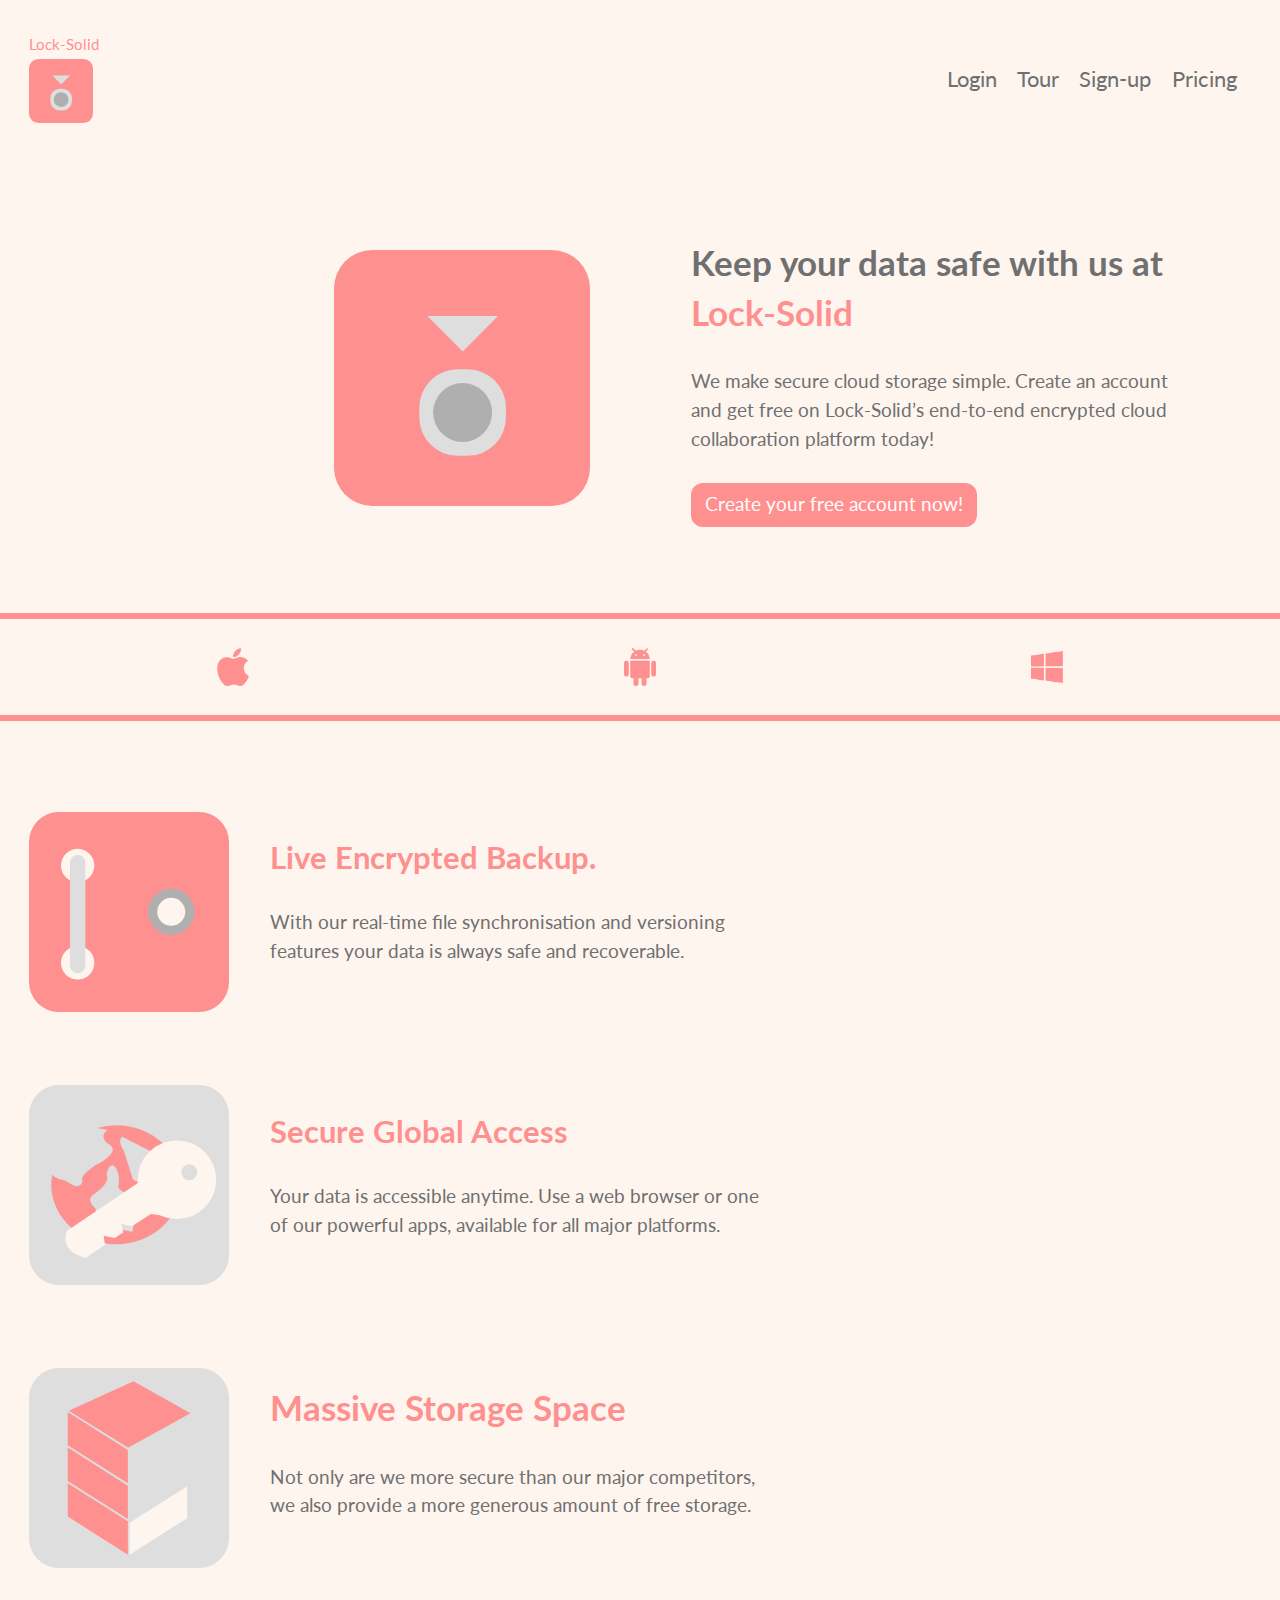
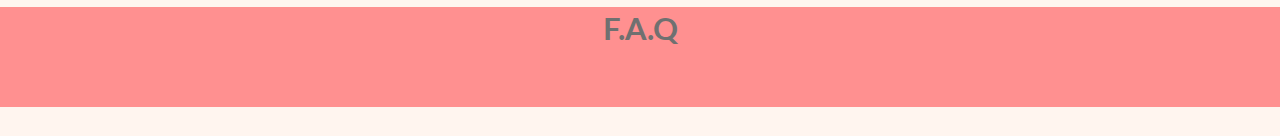
==== commit c668d3c1: "Fix body and main tags" ====
--- a/index.html
+++ b/index.html
@@ -10,48 +10,46 @@
     <title>Lock Solid Homepage</title>
     <link href="https://fonts.googleapis.com/css?family=Lato" rel="stylesheet">
   </head>
-  <header class="masthead island push-2">
-    <div class="grid grid-middle">
-      <div class="unit s-1-3">
-        <span class="brand-name gutter-1-4 bold">Lock-Solid</span>
-        <img class="header-logo unit-content-center" src="images/lock-solid-logo.svg" alt="">
+  <body>
+    <header class="masthead island push-2">
+      <div class="grid grid-bottom">
+        <div class="unit s-1-3">
+          <span class="brand-name micro">Lock-Solid</span>
+          <img class="header-logo unit-content-center" src="images/lock-solid-logo.svg" alt="">
+        </div>
+        <nav class="nav unit s-2-3">
+          <ul class="list-group-inline mega">
+            <li class="list-group-item push-r-1-2">
+              <a class="nav-link" href="login">Login</a>
+            </li>
+            <li class="list-group-item push-r-1-2">
+              <a class="nav-link" href="tour.html">Tour</a>
+            </li>
+            <li class="list-group-item push-r-1-2">
+              <a class="nav-link" href="sign-up.html">Sign-up</a>
+            </li>
+            <li class="list-group-item push-r-1-2">
+              <a class="nav-link" href="pricing.html">Pricing</a>
+            </li>
+          </ul>
+        </nav>
       </div>
-      <nav class="nav unit s-2-3">
-        <ul class="list-group-inline mega">
-          <li class="list-group-item push-r-1-2">
-            <a class="nav-link" href="login">Login</a>
-          </li>
-          <li class="list-group-item push-r-1-2">
-            <a class="nav-link" href="tour.html">Tour</a>
-          </li>
-          <li class="list-group-item push-r-1-2">
-            <a class="nav-link" href="sign-up.html">Sign-up</a>
-          </li>
-          <li class="list-group-item push-r-1-2">
-            <a class="nav-link" href="pricing.html">Pricing</a>
-          </li>
-        </ul>
-      </nav>
-    </div>
-  </header>
-  <body>
-    <div class="banner grid grid-middle push-2 island">
-      <div class="unit unit-offset-m-1-4 banner-logo m-1-4">
-        <img class="logo-flex" src="images/lock-solid-logo.svg" alt="">
+    </header>
+    <main>
+      <div class="banner grid grid-middle push-2 island">
+        <div class="unit unit-offset-m-1-4 banner-logo m-1-4">
+          <img class="logo-flex" src="images/lock-solid-logo.svg" alt="">
+        </div>
+        <div class="unit wrapper banner-copy xs-1 s-1 m-1-2">
+          <h1 class="banner-title">Keep your data safe with us
+            at <span class="brand-name">Lock-Solid</span>
+          </h1>
+          <p class="value_prop">We make secure cloud storage simple. Create an account
+            and get  free on Lock-Solid’s end-to-end encrypted
+            cloud collaboration platform today!</p>
+          <a class="btn" href="#">Create your free account now!</a>
+        </div>
       </div>
-      <div class="unit wrapper banner-copy xs-1 s-1 m-1-2">
-        <h1 class="banner-title">Keep your data safe with us
-          at <span class="brand-name">Lock-Solid</span>.
-        </h1>
-        <p class="value_prop">We make secure cloud storage simple. Create an account
-          and get  free on Lock-Solid’s end-to-end encrypted
-          cloud collaboration platform today!
-        </p>
-        <a class="btn" href="#">Create your free account now!</a>
-      </div>
-    </div>
-
-    <main class="island-double">
       <div class="grid grid-middle island compatibility-list push-2">
         <div class="unit unit-content-center compatibility-item xs-1-3">
           <img class="comp-logo" src="images/apple-logo-black.png" alt="apple">
@@ -96,11 +94,12 @@
           <p class="feature-copy">Not only are we more secure than our major competitors, we also
 provide a more generous amount of free storage.</p>
         </div>
+        </div>
+      </main>
+    <footer>
+      <div class="faq">
+        <h2 class="faq-title text-center pad-b-2">F.A.Q</h2>
       </div>
-    </main>
+    </footer>
   </body>
-  <footer>
-    <div class="">
-
-    </div>
 </html>
--- a/css/main.css
+++ b/css/main.css
@@ -12,9 +12,16 @@
 .feature-copy {
   max-width: 500px;
 }
+
+.statement {
+  max-width: 650px;
+  background-color: #DEDEDE;
+  border-radius: 18px;
+  border-bottom: 6px solid #FF9090;
+}
 /* images and logos tags*/
 .header-logo {
-  max-width: 96px;
+  max-width: 64px;
   margin: 0;
 }
 
@@ -33,6 +40,10 @@
   margin: 0;
 }
 
+.plan-img {
+  max-width: 250px
+}
+/* theme elements*/
 .feature-title {
     color: #FF9090;
 }
@@ -40,6 +51,7 @@
 .brand-name {
   color: #FF9090;
 }
+
 .compatibility-list {
   border-bottom: 6px solid #FF9090;
   border-top: 6px solid #FF9090;
@@ -70,6 +82,14 @@
   border-radius: 8px;
 }
 
+.faq {
+  background-color: #FF9090;
+}
+
+.faq-title {
+  color; #00000;
+}
+
 @media only screen and (min-width: 25em) {
 
   }
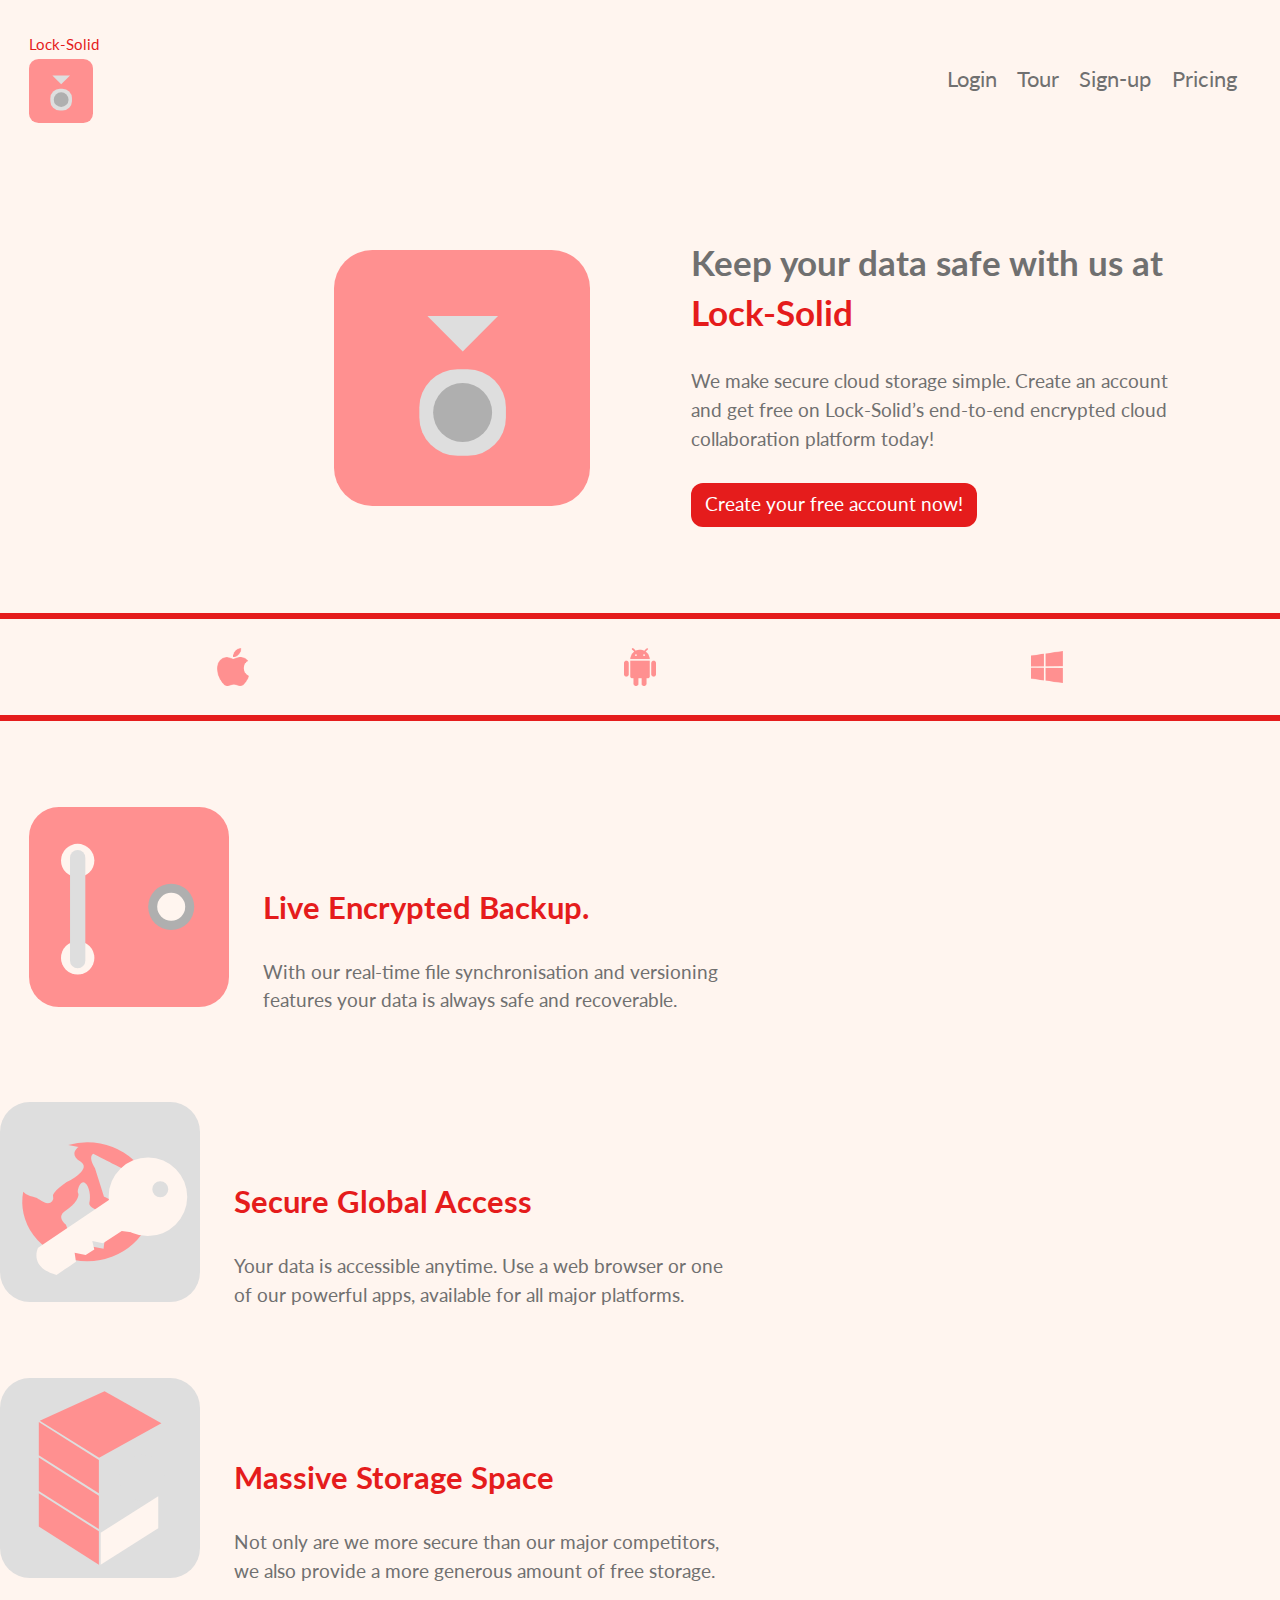
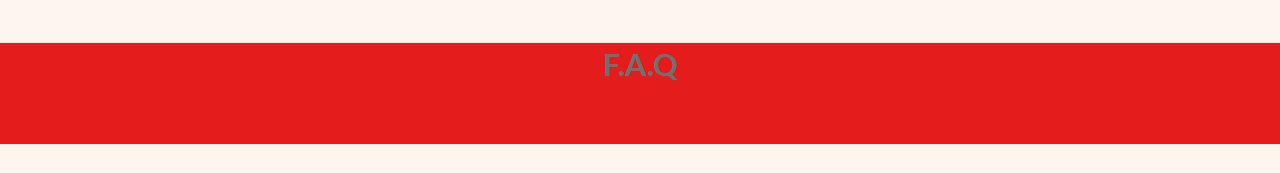
==== commit 604787cf: "Add table to pricing page" ====
--- a/index.html
+++ b/index.html
@@ -1,105 +1,97 @@
 <!DOCTYPE html>
 <html lang="en-ca">
-  <head>
-    <meta charset="utf-8">
-    <link href="css/grid.css" rel="stylesheet">
-    <link href="css/modules.css" rel="stylesheet">
-    <link href="css/type.css" rel="stylesheet">
-    <link href="css/main.css" rel="stylesheet">
-    <meta name="viewport" content="width=device-width,initial-scale=1">
-    <title>Lock Solid Homepage</title>
-    <link href="https://fonts.googleapis.com/css?family=Lato" rel="stylesheet">
-  </head>
-  <body>
-    <header class="masthead island push-2">
-      <div class="grid grid-bottom">
-        <div class="unit s-1-3">
-          <span class="brand-name micro">Lock-Solid</span>
-          <img class="header-logo unit-content-center" src="images/lock-solid-logo.svg" alt="">
-        </div>
-        <nav class="nav unit s-2-3">
-          <ul class="list-group-inline mega">
-            <li class="list-group-item push-r-1-2">
-              <a class="nav-link" href="login">Login</a>
-            </li>
-            <li class="list-group-item push-r-1-2">
-              <a class="nav-link" href="tour.html">Tour</a>
-            </li>
-            <li class="list-group-item push-r-1-2">
-              <a class="nav-link" href="sign-up.html">Sign-up</a>
-            </li>
-            <li class="list-group-item push-r-1-2">
-              <a class="nav-link" href="pricing.html">Pricing</a>
-            </li>
-          </ul>
-        </nav>
+<head>
+  <meta charset="utf-8">
+  <title>Lock Solid Homepage</title>
+  <link href="css/modules.css" rel="stylesheet">
+  <link href="css/grid.css" rel="stylesheet">
+  <link href="css/type.css" rel="stylesheet">
+  <link href="css/main.css" rel="stylesheet">
+  <meta name="viewport" content="width=device-width,initial-scale=1">
+  <link href="https://fonts.googleapis.com/css?family=Lato" rel="stylesheet">
+</head>
+
+<body>
+  <header class="masthead island push-2" role="banner">
+    <div class="grid grid-bottom">
+      <div class="unit xs-1 s-1-3">
+        <span class="brand-name micro">Lock-Solid</span>
+        <img class="header-logo unit-content-center" src="images/lock-solid-logo.svg" alt="">
       </div>
-    </header>
-    <main>
-      <div class="banner grid grid-middle push-2 island">
-        <div class="unit unit-offset-m-1-4 banner-logo m-1-4">
-          <img class="logo-flex" src="images/lock-solid-logo.svg" alt="">
-        </div>
-        <div class="unit wrapper banner-copy xs-1 s-1 m-1-2">
-          <h1 class="banner-title">Keep your data safe with us
-            at <span class="brand-name">Lock-Solid</span>
-          </h1>
-          <p class="value_prop">We make secure cloud storage simple. Create an account
-            and get  free on Lock-Solid’s end-to-end encrypted
-            cloud collaboration platform today!</p>
-          <a class="btn" href="#">Create your free account now!</a>
+      <nav class="nav unit xs-1-2 s-2-3" role="navigation">
+        <ul class="list-group-inline mega">
+          <li class="list-group-item push-r-1-2">
+            <a class="nav-link" href="login">Login</a>
+          </li>
+          <li class="list-group-item push-r-1-2">
+            <a class="nav-link" href="tour.html">Tour</a>
+          </li>
+          <li class="list-group-item push-r-1-2">
+            <a class="nav-link" href="sign-up.html">Sign-up</a>
+          </li>
+          <li class="list-group-item push-r-1-2">
+            <a class="nav-link" href="pricing.html">Pricing</a>
+          </li>
+        </ul>
+      </nav>
+    </div>
+  </header>
+  <main role="main">
+    <div class="banner grid grid-middle push-2 island">
+      <div class="unit unit-offset-m-1-4 banner-logo m-1-4">
+        <img class="logo-flex" src="images/lock-solid-logo.svg" alt="">
+      </div>
+      <div class="unit wrapper banner-copy xs-1 s-1 m-1-2">
+        <h1 class="banner-title">Keep your data safe with us
+          at <span class="brand-name">Lock-Solid</span>
+        </h1>
+        <p class="value-prop">We make secure cloud storage simple. Create an account and get free on Lock-Solid’s end-to-end encrypted cloud collaboration platform today!</p>
+        <a class="btn" href="sign-up.html">Create your free account now!</a>
+      </div>
+    </div>
+
+    <div class="grid grid-middle island compatibility-list push-2">
+      <div class="unit unit-content-center compatibility-item xs-1-3">
+        <img class="comp-logo" src="images/apple-logo-black.png" alt="apple">
+      </div>
+      <div class="unit unit-content-center compatibility-item xs-1-3">
+        <img class="comp-logo" src="images/android-logo.png" alt="android">
+      </div>
+      <div class="unit unit-content-center compatibility-item xs-1-3">
+        <img class="comp-logo" src="images/windows-logo.png" alt="windows">
+      </div>
+    </div>
+
+    <div class="grid island">
+      <div class="unit unit-content-center s-1 feature-card">
+        <img class="feature-logo s-1-2" src="images/feature-1.svg" alt="">
+        <div class="wrapper feature-card island s-1-2">
+          <h2 class="feature-title">Live Encrypted Backup.
+          </h2>
+          <p class="feature-copy">With our real-time file synchronisation and versioning features your data is always safe and recoverable.</p>
         </div>
       </div>
-      <div class="grid grid-middle island compatibility-list push-2">
-        <div class="unit unit-content-center compatibility-item xs-1-3">
-          <img class="comp-logo" src="images/apple-logo-black.png" alt="apple">
-        </div>
-        <div class="unit unit-content-center compatibility-item xs-1-3">
-          <img class="comp-logo" src="images/android-logo.png" alt="android">
-        </div>
-        <div class="unit unit-content-center compatibility-item xs-1-3">
-          <img class="comp-logo" src="images/windows-logo.png" alt="windows">
+    </div>
+      <div class="unit unit-content-center s-1 feature-card">
+        <img class="feature-logo s-1-2" src="images/feature-2.svg" alt="">
+        <div class="wrapper feature-card island s-1-2">
+          <h2 class="feature-title">Secure Global Access</h2>
+          <p class="feature-copy">Your data is accessible anytime. Use a web browser or one of our powerful apps, available for all major platforms.</p>
         </div>
       </div>
 
-      <div class="feature-card grid grid-middle island">
-        <div class="unit unit-offset-m-1-4 feature-logo m-1-2">
-          <img class="feature-flex" src="images/feature-1.svg" alt="">
-        </div>
-        <div class="unit wrapper feature-card island s-2-3">
-          <h2 class="feature-title">Live Encrypted Backup.
-          </h2>
-          <p class="feature-copy">With our real-time file synchronisation and versioning features
-your data is always safe and recoverable.</p>
+      <div class="unit unit-content-center s-1 feature-card">
+        <img class="feature-logo s-1-2" src="images/feature-3.svg" alt="">
+        <div class="wrapper feature-card island s-1-2">
+          <h2 class="feature-title">Massive Storage Space</h2>
+          <p class="feature-copy">Not only are we more secure than our major competitors, we also provide a more generous amount of free storage.</p>
         </div>
       </div>
-
-      <div class="feature-card grid grid-middle island">
-        <div class="unit unit-offset-m-1-4 feature-logo m-1-2">
-          <img class="feature-flex" src="images/feature-2.svg" alt="">
-        </div>
-        <div class="unit wrapper feature-card island s-2-3">
-          <h2 class="feature-title">Secure Global Access</h2>
-          <p class="feature-copy">Your data is accessible anytime. Use a web browser or one of our
-powerful apps, available for all major platforms.</p>
-        </div>
-      </div>
-
-      <div class="feature-card grid grid-middle island">
-        <div class="unit unit-offset-m-1-4 feature-logo m-1-2">
-          <img class="logo-flex" src="images/feature-3.svg" alt="">
-        </div>
-        <div class="unit wrapper feature-card island s-2-3">
-          <h1 class="feature-title">Massive Storage Space</h1>
-          <p class="feature-copy">Not only are we more secure than our major competitors, we also
-provide a more generous amount of free storage.</p>
-        </div>
-        </div>
-      </main>
-    <footer>
-      <div class="faq">
-        <h2 class="faq-title text-center pad-b-2">F.A.Q</h2>
-      </div>
-    </footer>
-  </body>
+    </main>
+  <footer role="contentinfo">
+    <div class="faq">
+      <h2 class="faq-title text-center pad-b-2">F.A.Q</h2>
+    </div>
+  </footer>
+</body>
 </html>
--- a/css/main.css
+++ b/css/main.css
@@ -17,7 +17,7 @@
   max-width: 650px;
   background-color: #DEDEDE;
   border-radius: 18px;
-  border-bottom: 6px solid #FF9090;
+  border-bottom: 6px solid #E51C1C;
 }
 /* images and logos tags*/
 .header-logo {
@@ -41,20 +41,24 @@
 }
 
 .plan-img {
-  max-width: 250px
+  max-width: 200px
+}
+
+.plan-img-plus {
+  max-width: 160px
 }
 /* theme elements*/
 .feature-title {
-    color: #FF9090;
+    color: #E51C1C;
 }
 
 .brand-name {
-  color: #FF9090;
+  color: #E51C1C;
 }
 
 .compatibility-list {
-  border-bottom: 6px solid #FF9090;
-  border-top: 6px solid #FF9090;
+  border-bottom: 6px solid #E51C1C;
+  border-top: 6px solid #E51C1C;
 }
 
 .nav {
@@ -66,8 +70,12 @@
   color: #707070;
 }
 
+.nav-link:hover {
+  color: #E51C1C;
+}
+
 .btn {
-  background-color: #FF9090;
+  background-color: #E51C1C;
   color: #00000;
   border-radius: 12px;
   border: 0;
@@ -75,7 +83,7 @@
 
 .btn:hover {
   background-color: #DEDEDE;
-  color: #FF9090;
+  color: #E51C1C;
 }
 
 input {
@@ -83,13 +91,40 @@
 }
 
 .faq {
-  background-color: #FF9090;
+  background-color: #E51C1C;
 }
 
 .faq-title {
   color; #00000;
 }
 
+.checkmark {
+    display:inline-block;
+    width: 22px;
+    height:22px;
+    -ms-transform: rotate(45deg); /* IE 9 */
+    -webkit-transform: rotate(45deg); /* Chrome, Safari, Opera */
+    transform: rotate(45deg);
+}
+
+.checkmark_stem {
+    position: absolute;
+    width:6px;
+    height:12px;
+    background-color:#E51C1C;
+    left:11px;
+    top:6px;
+}
+
+.checkmark_kick {
+    position: absolute;
+    width:6px;
+    height:6px;
+    background-color:#E51C1C;
+    left:8px;
+    top:12px;
+}
+
 @media only screen and (min-width: 25em) {
 
   }
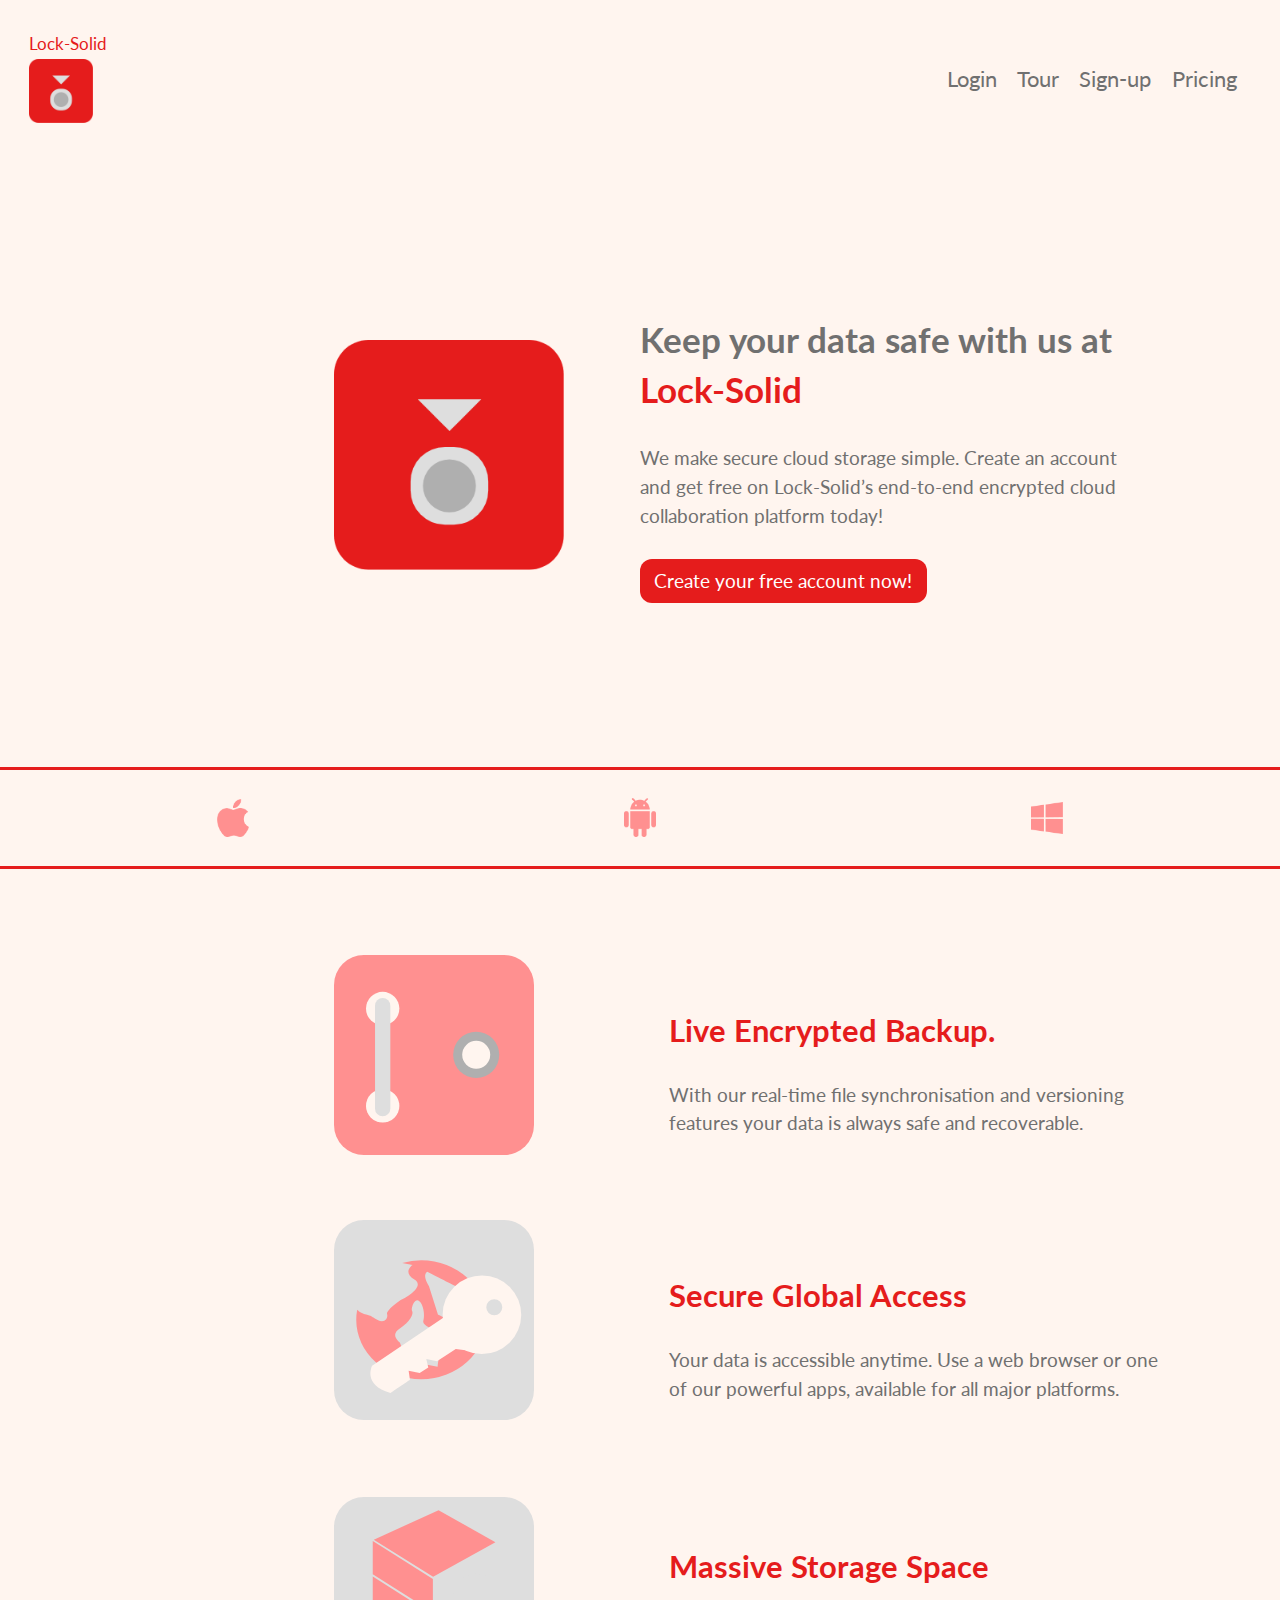
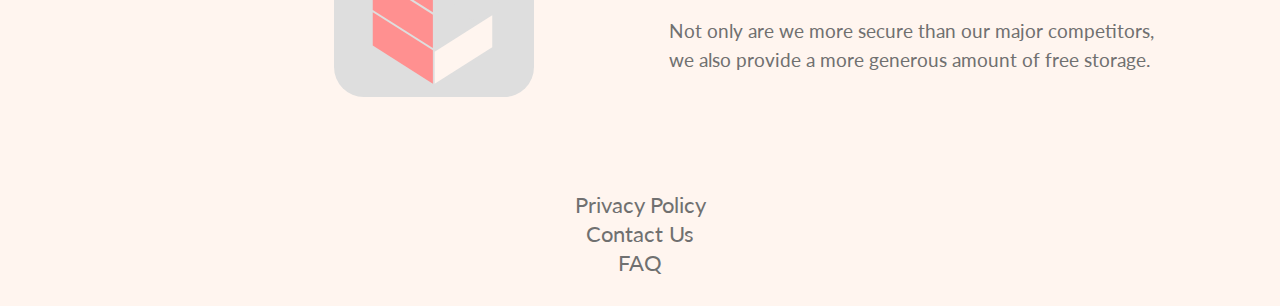
==== commit 63e85a25: "Add skip links and id" ====
--- a/index.html
+++ b/index.html
@@ -10,18 +10,23 @@
   <meta name="viewport" content="width=device-width,initial-scale=1">
   <link href="https://fonts.googleapis.com/css?family=Lato" rel="stylesheet">
 </head>
-
 <body>
+  <ul class="skip-links">
+    <li><a href="#nav">Skip to navigation</a></li>
+    <li><a href="#main">Skip to main content</a></li>
+    <li><a href="#footer">Skip to footer</a></li>
+  </ul>
   <header class="masthead island push-2" role="banner">
     <div class="grid grid-bottom">
       <div class="unit xs-1 s-1-3">
-        <span class="brand-name micro">Lock-Solid</span>
-        <img class="header-logo unit-content-center" src="images/lock-solid-logo.svg" alt="">
+        <span class="brand-name milli">Lock-Solid</span>
+        <a href="index.html">
+          <img class="header-logo unit-content-center" src="images/lock-solid-logo-2.png" alt=""></a>
       </div>
-      <nav class="nav unit xs-1-2 s-2-3" role="navigation">
+      <nav class="nav unit xs-1-2 s-2-3" role="navigation" id="nav">
         <ul class="list-group-inline mega">
           <li class="list-group-item push-r-1-2">
-            <a class="nav-link" href="login">Login</a>
+            <a class="nav-link" href="login.html">Login</a>
           </li>
           <li class="list-group-item push-r-1-2">
             <a class="nav-link" href="tour.html">Tour</a>
@@ -36,12 +41,12 @@
       </nav>
     </div>
   </header>
-  <main role="main">
+  <main role="main" id="main">
     <div class="banner grid grid-middle push-2 island">
       <div class="unit unit-offset-m-1-4 banner-logo m-1-4">
-        <img class="logo-flex" src="images/lock-solid-logo.svg" alt="">
+        <img class="logo-flex" src="images/lock-solid-logo-2.png" alt="">
       </div>
-      <div class="unit wrapper banner-copy xs-1 s-1 m-1-2">
+      <div class="unit banner-copy xs-1 s-1 m-1-2">
         <h1 class="banner-title">Keep your data safe with us
           at <span class="brand-name">Lock-Solid</span>
         </h1>
@@ -50,7 +55,7 @@
       </div>
     </div>
 
-    <div class="grid grid-middle island compatibility-list push-2">
+    <div class="grid grid- island compatibility-list push-2">
       <div class="unit unit-content-center compatibility-item xs-1-3">
         <img class="comp-logo" src="images/apple-logo-black.png" alt="apple">
       </div>
@@ -62,35 +67,41 @@
       </div>
     </div>
 
-    <div class="grid island">
-      <div class="unit unit-content-center s-1 feature-card">
-        <img class="feature-logo s-1-2" src="images/feature-1.svg" alt="">
-        <div class="wrapper feature-card island s-1-2">
-          <h2 class="feature-title">Live Encrypted Backup.
-          </h2>
-          <p class="feature-copy">With our real-time file synchronisation and versioning features your data is always safe and recoverable.</p>
-        </div>
+    <div class="grid grid-middle features island">
+
+      <div class="unit unit-offset-m-1-4 s-1-4 push-2">
+        <img class="feature-logo" src="images/feature-1.svg" alt="">
       </div>
-    </div>
-      <div class="unit unit-content-center s-1 feature-card">
-        <img class="feature-logo s-1-2" src="images/feature-2.svg" alt="">
-        <div class="wrapper feature-card island s-1-2">
-          <h2 class="feature-title">Secure Global Access</h2>
-          <p class="feature-copy">Your data is accessible anytime. Use a web browser or one of our powerful apps, available for all major platforms.</p>
-        </div>
+      <div class="unit text-left feature-card island s-1-2">
+        <h2 class="feature-title">Live Encrypted Backup.</h2>
+        <p class="feature-copy">With our real-time file synchronisation and versioning features your data is always safe and recoverable.</p>
       </div>
 
-      <div class="unit unit-content-center s-1 feature-card">
-        <img class="feature-logo s-1-2" src="images/feature-3.svg" alt="">
-        <div class="wrapper feature-card island s-1-2">
+      <div class="unit unit-offset-m-1-4 s-1-4 push-2">
+        <img class="feature-logo" src="images/feature-2.svg" alt="">
+      </div>
+      <div class="unit text-left feature-card island s-1-2">
+        <h2 class="feature-title">Secure Global Access</h2>
+        <p class="feature-copy">Your data is accessible anytime. Use a web browser or one of our powerful apps, available for all major platforms.</p>
+      </div>
+
+        <div class="unit unit-offset-m-1-4 s-1-4 push-2">
+          <img class="feature-logo" src="images/feature-3.svg" alt="">
+        </div>
+        <div class="unit text-left feature-card island s-1-2">
           <h2 class="feature-title">Massive Storage Space</h2>
           <p class="feature-copy">Not only are we more secure than our major competitors, we also provide a more generous amount of free storage.</p>
         </div>
       </div>
-    </main>
-  <footer role="contentinfo">
-    <div class="faq">
-      <h2 class="faq-title text-center pad-b-2">F.A.Q</h2>
+
+  </main>
+  <footer role="contentinfo" id="footer">
+    <div>
+      <ul class="mega text-center">
+        <li>Privacy Policy</li>
+        <li>Contact Us</li>
+        <li>FAQ</li>
+      </ul>
     </div>
   </footer>
 </body>
--- a/css/main.css
+++ b/css/main.css
@@ -3,6 +3,16 @@
   background-color: #FFF5EF;
   font-family: "Lato", sans-serif;
   color: #707070;
+}
+
+.skip-links {
+  margin: 0;
+  padding: 0;
+  list-style-type: none;
+}
+
+.banner {
+  height: 500px;
 }
 /* body copy tags*/
 .banner-copy {
@@ -31,7 +41,7 @@
 }
 
 .logo-flex {
-  max-width: 256px;
+  max-width: 75%;
   margin: 0;
 }
 
@@ -45,7 +55,7 @@
 }
 
 .plan-img-plus {
-  max-width: 160px
+  max-width: 1px
 }
 /* theme elements*/
 .feature-title {
@@ -57,8 +67,8 @@
 }
 
 .compatibility-list {
-  border-bottom: 6px solid #E51C1C;
-  border-top: 6px solid #E51C1C;
+  border-bottom: 3px solid #E51C1C;
+  border-top: 3px solid #E51C1C;
 }
 
 .nav {
@@ -76,7 +86,7 @@
 
 .btn {
   background-color: #E51C1C;
-  color: #00000;
+  color: #ffffff;
   border-radius: 12px;
   border: 0;
 }
@@ -92,10 +102,7 @@
 
 .faq {
   background-color: #E51C1C;
-}
-
-.faq-title {
-  color; #00000;
+  color: #ffffff
 }
 
 .checkmark {
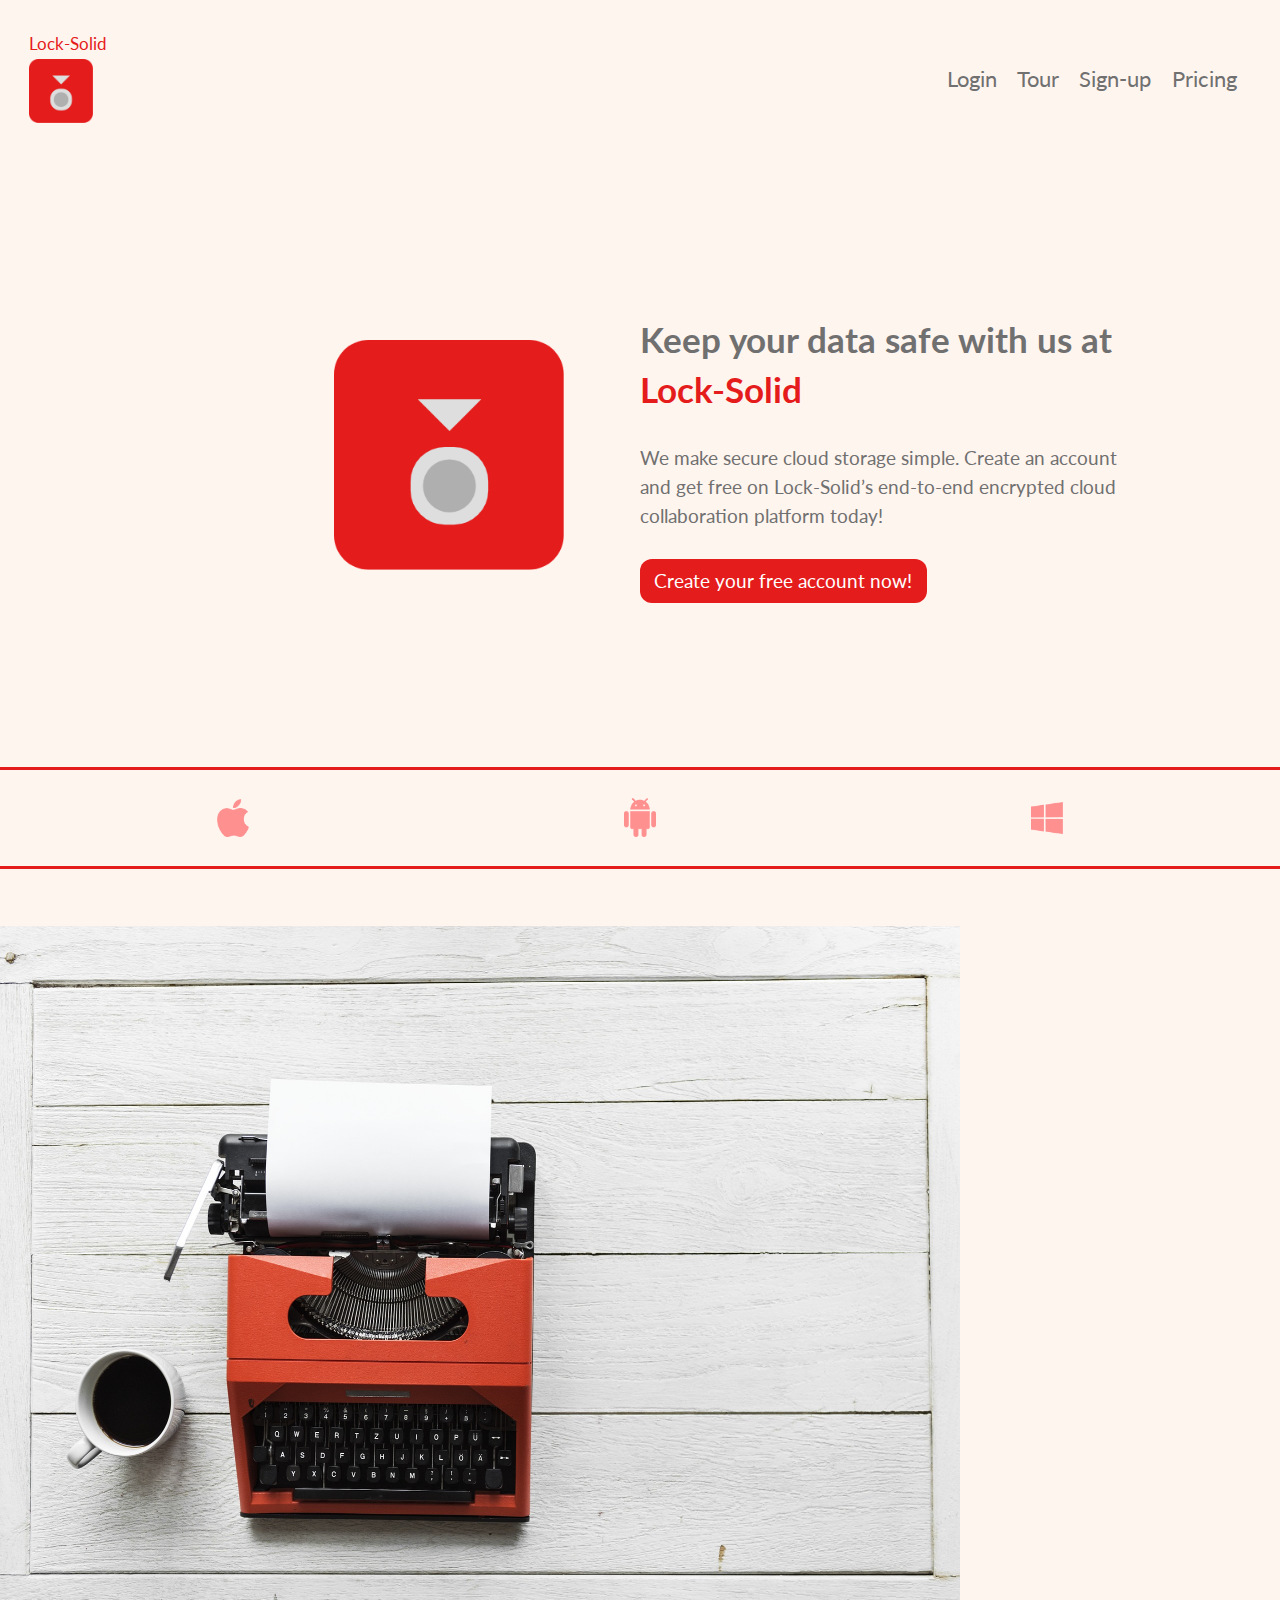
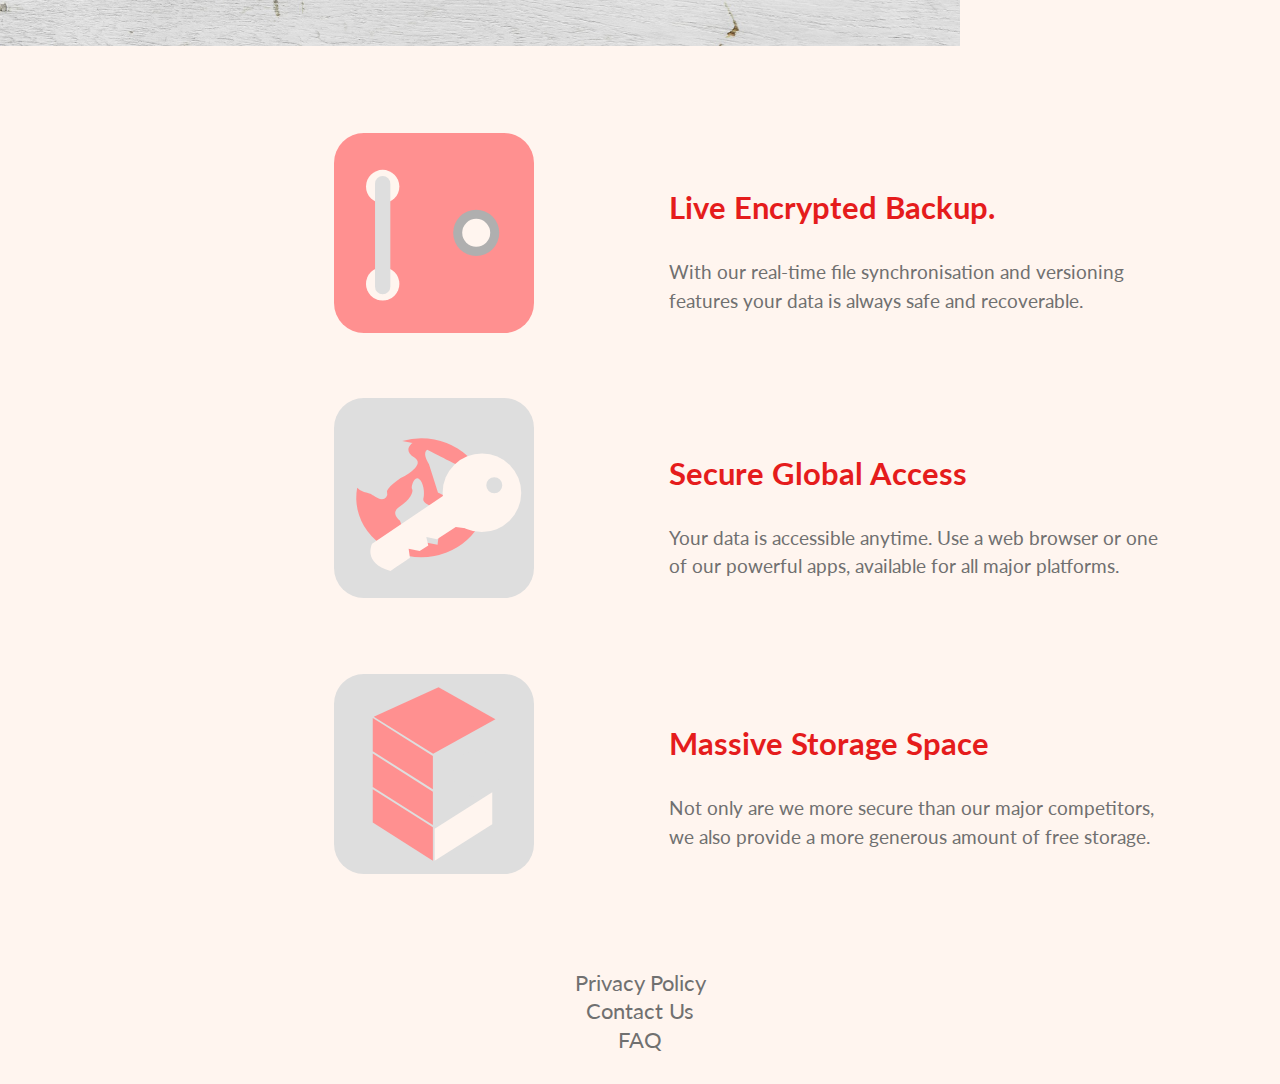
==== commit 4bfae09d: "Add a few embedded items" ====
--- a/index.html
+++ b/index.html
@@ -21,7 +21,7 @@
       <div class="unit xs-1 s-1-3">
         <span class="brand-name milli">Lock-Solid</span>
         <a href="index.html">
-          <img class="header-logo unit-content-center" src="images/lock-solid-logo-2.png" alt=""></a>
+          <img class="header-logo unit-content-center" src="images/lock-solid-logo-2.png" alt="Homepage"></a>
       </div>
       <nav class="nav unit xs-1-2 s-2-3" role="navigation" id="nav">
         <ul class="list-group-inline mega">
@@ -44,27 +44,31 @@
   <main role="main" id="main">
     <div class="banner grid grid-middle push-2 island">
       <div class="unit unit-offset-m-1-4 banner-logo m-1-4">
-        <img class="logo-flex" src="images/lock-solid-logo-2.png" alt="">
+        <img class="logo-flex" src="images/lock-solid-logo-2.png" alt="website-logo">
       </div>
-      <div class="unit banner-copy xs-1 s-1 m-1-2">
+      <article class="unit banner-copy xs-1 s-1 m-1-2">
         <h1 class="banner-title">Keep your data safe with us
           at <span class="brand-name">Lock-Solid</span>
         </h1>
         <p class="value-prop">We make secure cloud storage simple. Create an account and get free on Lock-Solid’s end-to-end encrypted cloud collaboration platform today!</p>
         <a class="btn" href="sign-up.html">Create your free account now!</a>
-      </div>
+      </article>
     </div>
 
     <div class="grid grid- island compatibility-list push-2">
-      <div class="unit unit-content-center compatibility-item xs-1-3">
+      <section class="unit unit-content-center compatibility-item xs-1-3">
         <img class="comp-logo" src="images/apple-logo-black.png" alt="apple">
-      </div>
-      <div class="unit unit-content-center compatibility-item xs-1-3">
+      </section>
+      <section class="unit unit-content-center compatibility-item xs-1-3">
         <img class="comp-logo" src="images/android-logo.png" alt="android">
-      </div>
-      <div class="unit unit-content-center compatibility-item xs-1-3">
+      </section>
+      <section class="unit unit-content-center compatibility-item xs-1-3">
         <img class="comp-logo" src="images/windows-logo.png" alt="windows">
-      </div>
+      </section>
+    </div>
+
+    <div class="unit unit-content-center embed embed-16by9 banner-logo push-2">
+      <img class="logo-flex embed-item" src="images/tour-banner.jpg" alt="website-logo">
     </div>
 
     <div class="grid grid-middle features island">
--- a/css/main.css
+++ b/css/main.css
@@ -1,7 +1,6 @@
-
 html {
-  background-color: #FFF5EF;
-  font-family: "Lato", sans-serif;
+  background-color: #fff5ef;
+  font-family: Lato, sans-serif;
   color: #707070;
 }
 
@@ -11,10 +10,21 @@
   list-style-type: none;
 }
 
+.skip-links a {
+  position: absolute;
+  top: -3em;
+  color: #fff;
+  background-color: #707070;
+}
+
+.skip-links a:focus {
+  top: 0;
+}
+
 .banner {
   height: 500px;
 }
-/* body copy tags*/
+
 .banner-copy {
   max-width: 510px;
 }
@@ -25,11 +35,11 @@
 
 .statement {
   max-width: 650px;
-  background-color: #DEDEDE;
+  background-color: #dedede;
   border-radius: 18px;
-  border-bottom: 6px solid #E51C1C;
+  border-bottom: 6px solid #e51c1c;
 }
-/* images and logos tags*/
+
 .header-logo {
   max-width: 64px;
   margin: 0;
@@ -55,20 +65,20 @@
 }
 
 .plan-img-plus {
-  max-width: 1px
+  max-width: 150px
 }
-/* theme elements*/
+
 .feature-title {
-    color: #E51C1C;
+  color: #e51c1c;
 }
 
 .brand-name {
-  color: #E51C1C;
+  color: #e51c1c;
 }
 
 .compatibility-list {
-  border-bottom: 3px solid #E51C1C;
-  border-top: 3px solid #E51C1C;
+  border-bottom: 3px solid #e51c1c;
+  border-top: 3px solid #e51c1c;
 }
 
 .nav {
@@ -81,19 +91,19 @@
 }
 
 .nav-link:hover {
-  color: #E51C1C;
+  color: #e51c1c;
 }
 
 .btn {
-  background-color: #E51C1C;
-  color: #ffffff;
+  background-color: #e51c1c;
+  color: #fff;
   border-radius: 12px;
   border: 0;
 }
 
 .btn:hover {
-  background-color: #DEDEDE;
-  color: #E51C1C;
+  background-color: #dedede;
+  color: #e51c1c;
 }
 
 input {
@@ -101,37 +111,35 @@
 }
 
 .faq {
-  background-color: #E51C1C;
-  color: #ffffff
+  background-color: #e51c1c;
+  color: #fff;
 }
 
 .checkmark {
-    display:inline-block;
-    width: 22px;
-    height:22px;
-    -ms-transform: rotate(45deg); /* IE 9 */
-    -webkit-transform: rotate(45deg); /* Chrome, Safari, Opera */
-    transform: rotate(45deg);
+  display: inline-block;
+  width: 22px;
+  height: 22px;
+  -ms-transform: rotate(45deg);
+  /* IE 9 */
+  -webkit-transform: rotate(45deg);
+  /* Chrome, Safari, Opera */
+  transform: rotate(45deg);
 }
 
 .checkmark_stem {
-    position: absolute;
-    width:6px;
-    height:12px;
-    background-color:#E51C1C;
-    left:11px;
-    top:6px;
+  position: absolute;
+  width: 6px;
+  height: 12px;
+  background-color: #e51c1c;
+  left: 11px;
+  top: 6px;
 }
 
 .checkmark_kick {
-    position: absolute;
-    width:6px;
-    height:6px;
-    background-color:#E51C1C;
-    left:8px;
-    top:12px;
+  position: absolute;
+  width: 6px;
+  height: 6px;
+  background-color: #e51c1c;
+  left: 8px;
+  top: 12px;
 }
-
-@media only screen and (min-width: 25em) {
-
-  }
